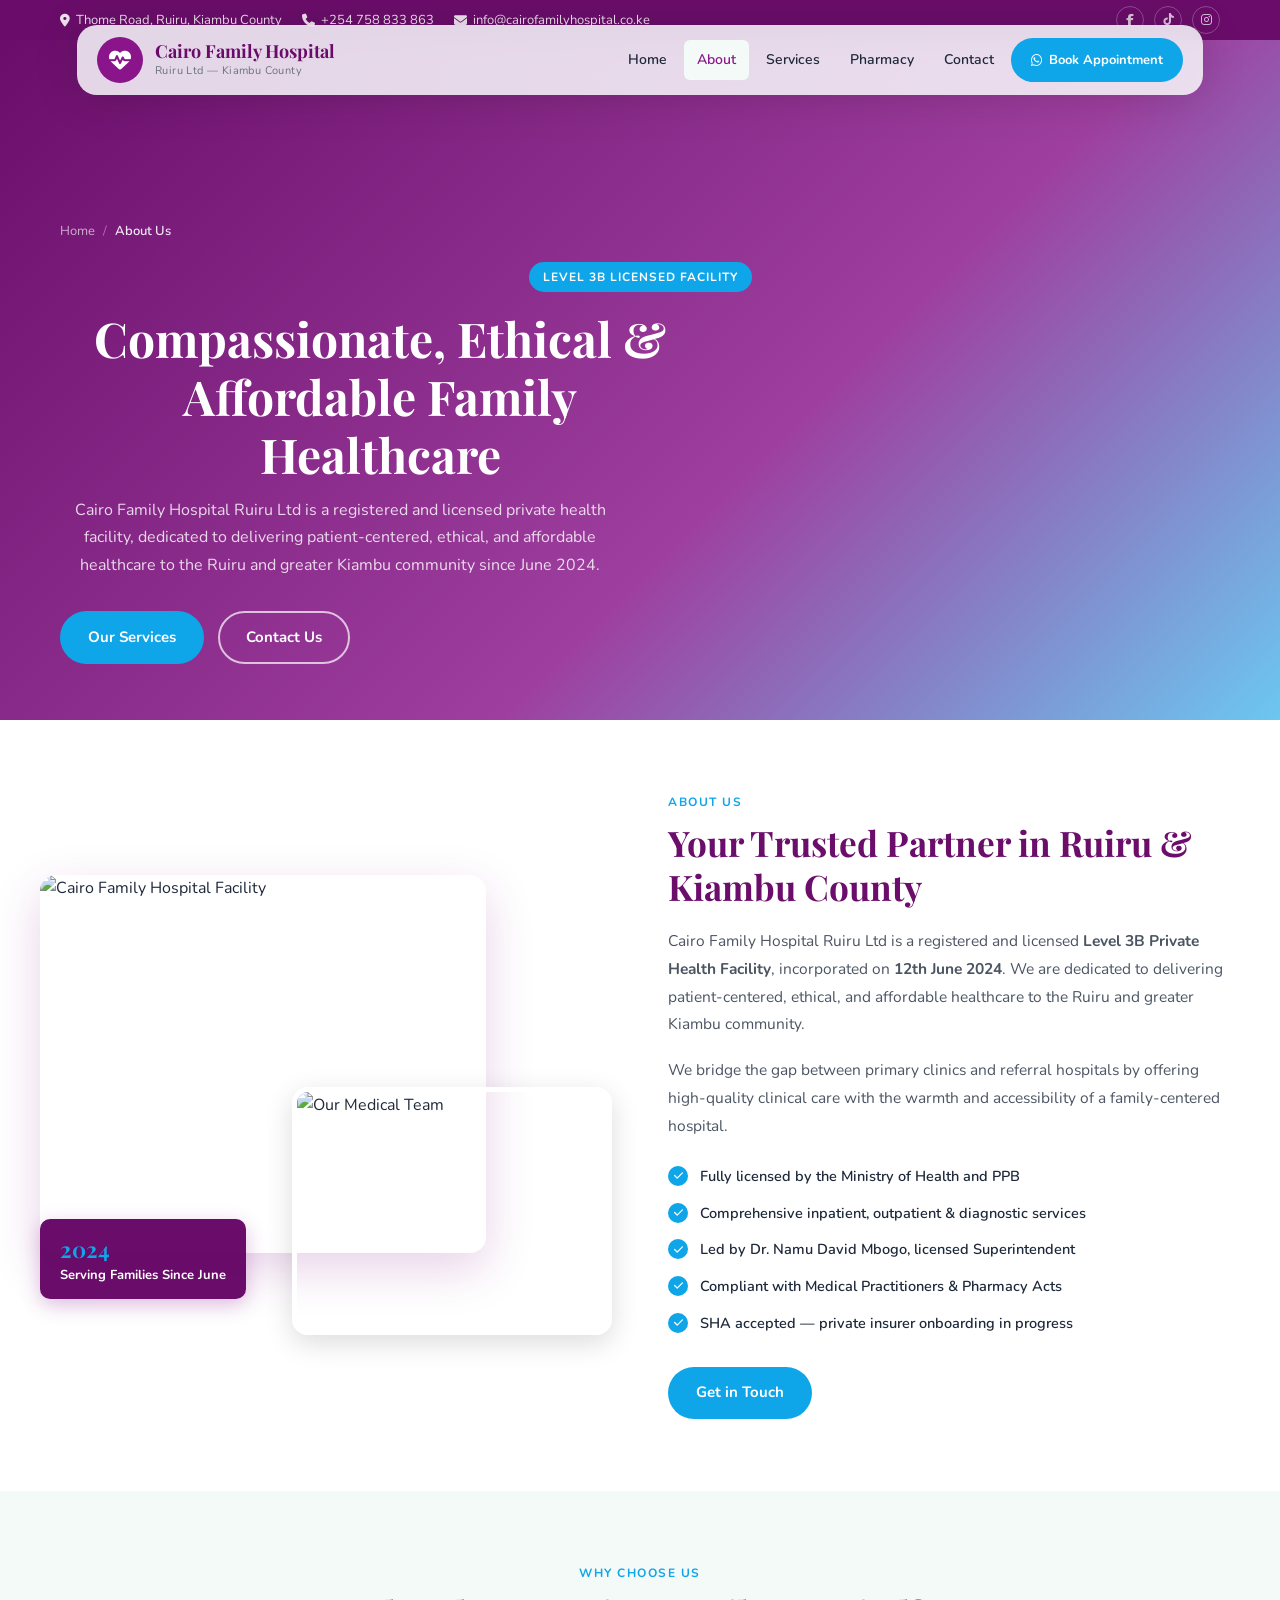
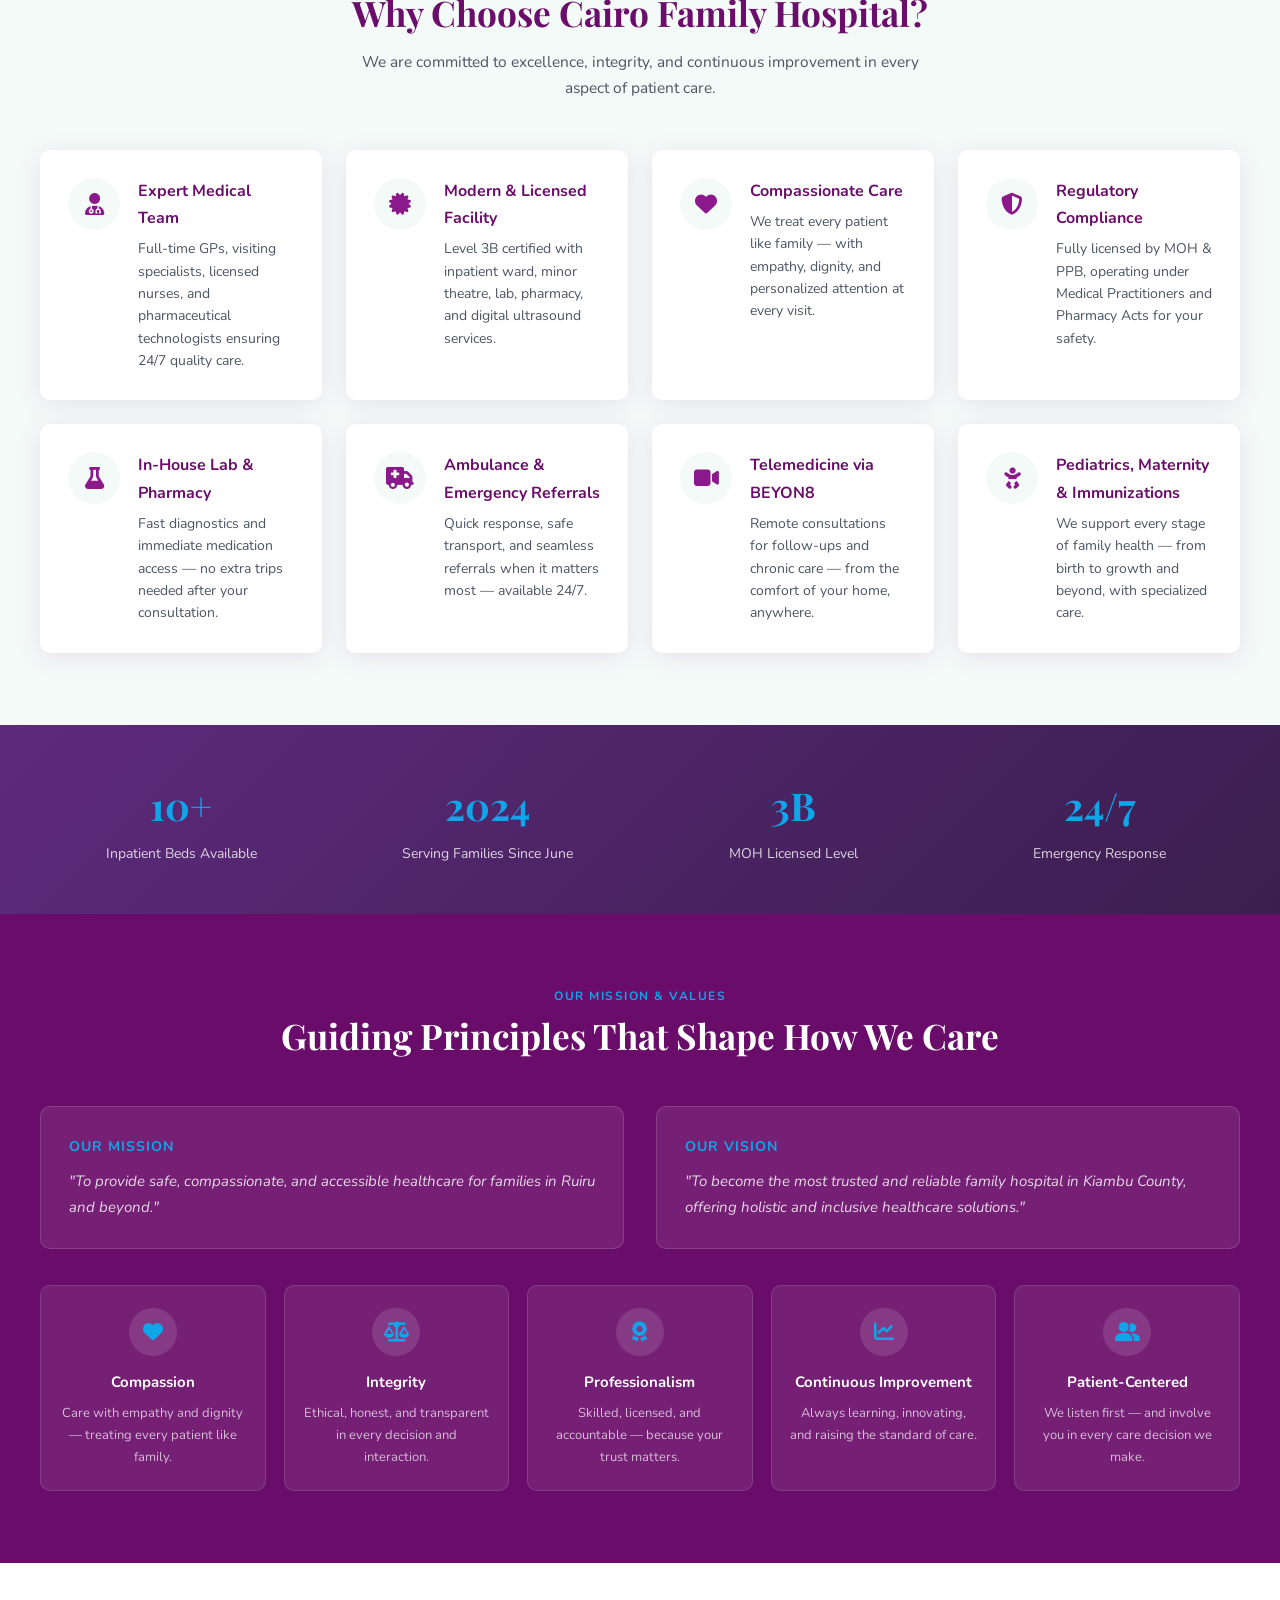
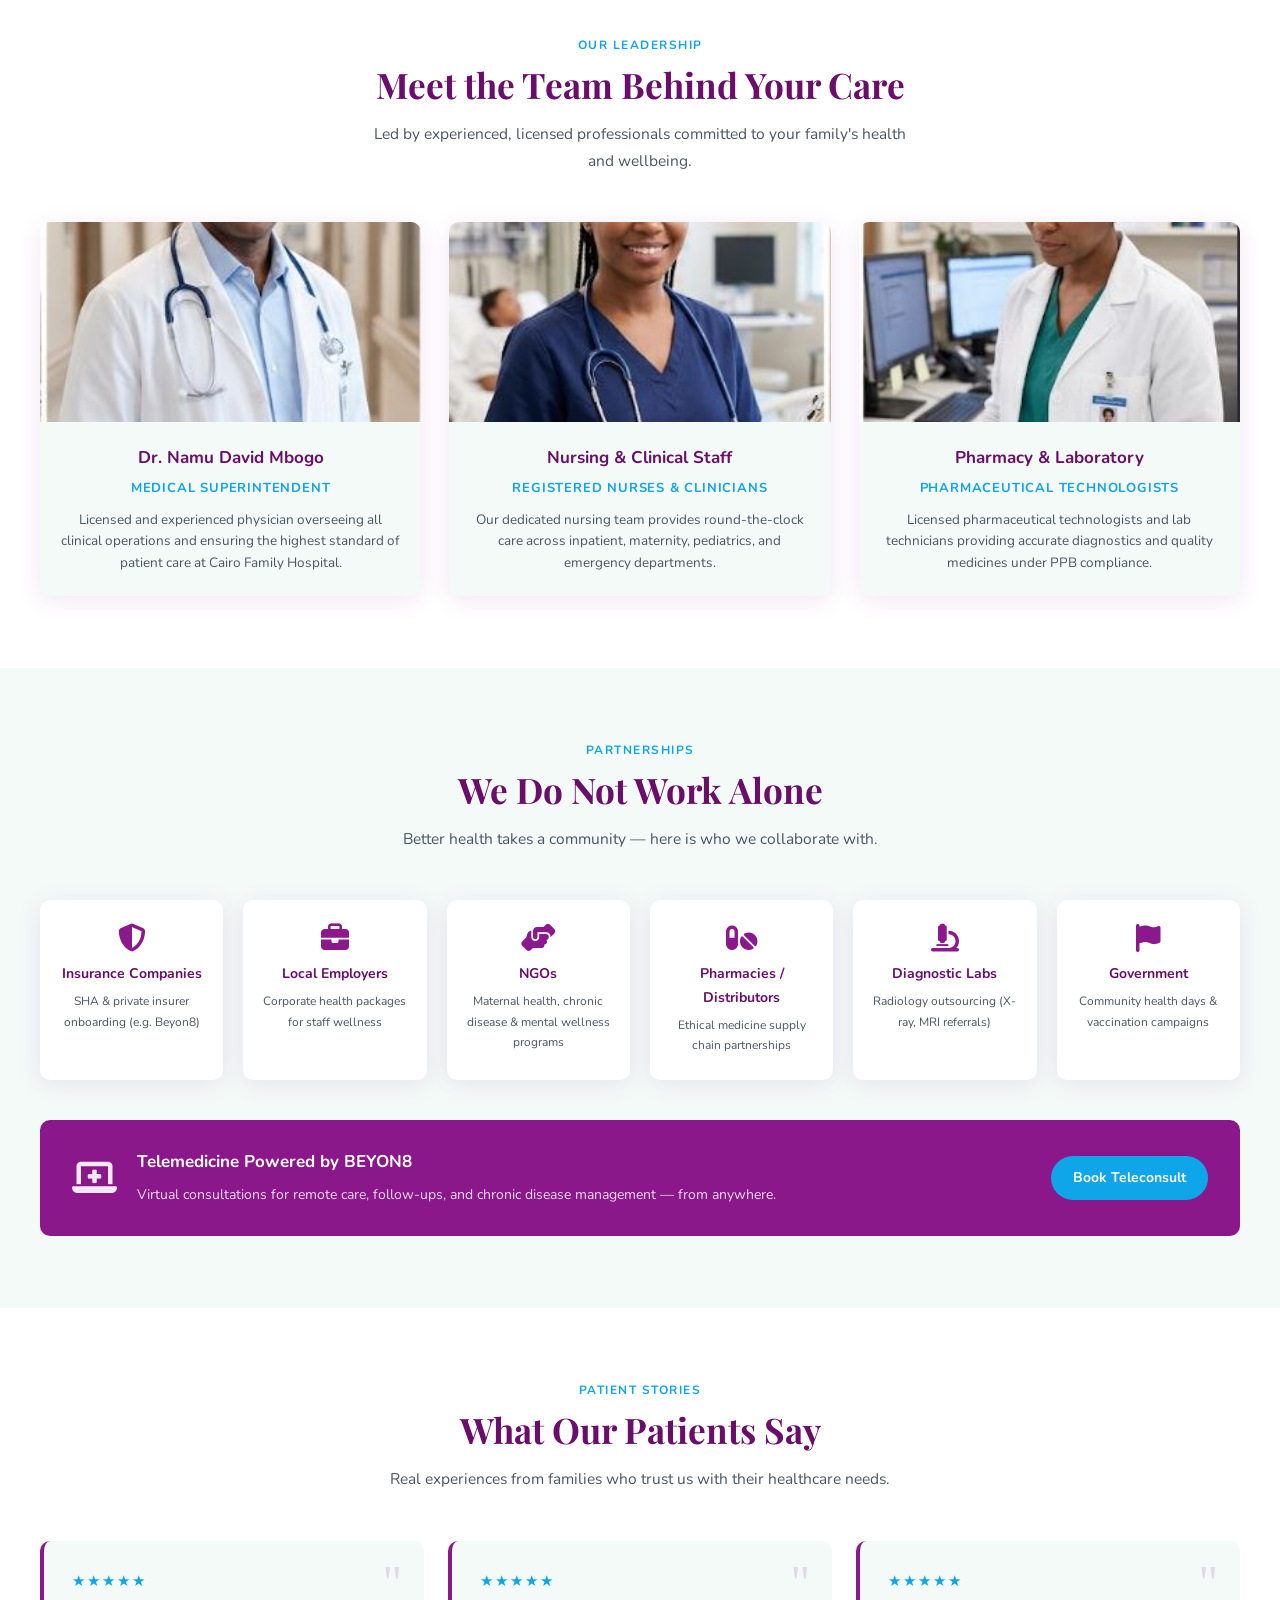
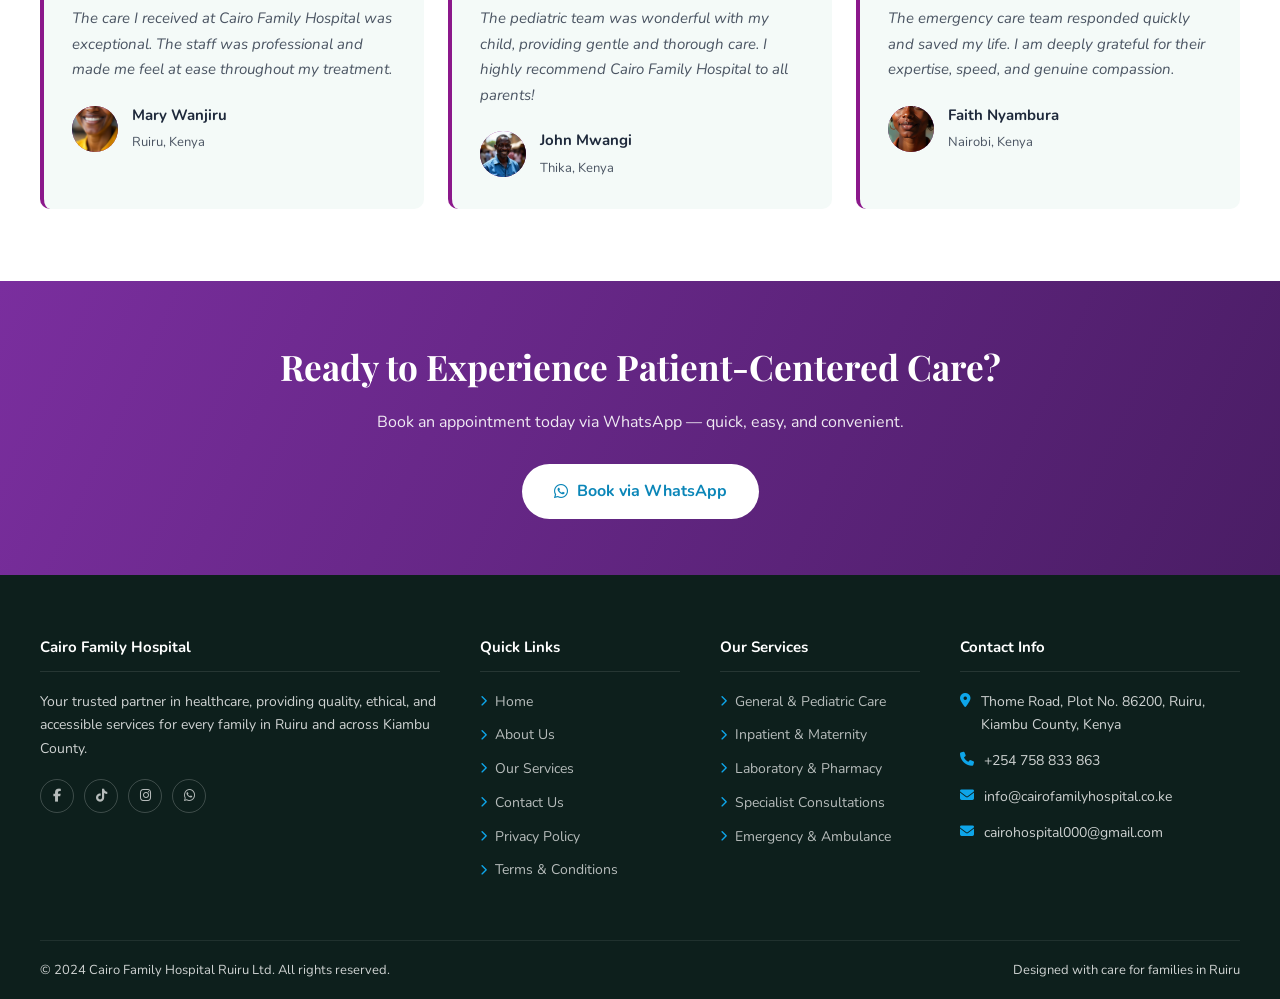
==== about.html @ b047e155 "Frontend style" ====
<!DOCTYPE html>
<html lang="en">

<head>
    <meta charset="UTF-8">
    <meta name="viewport" content="width=device-width, initial-scale=1.0">
    <meta name="description"
        content="Learn about Cairo Family Hospital Ruiru Ltd — our mission, values, services, and commitment to providing ethical, affordable, and compassionate healthcare in Ruiru, Kiambu County.">
    <meta name="keywords"
        content="Cairo Family Hospital, healthcare, family clinic, Ruiru, Kenya, about, mission, vision, Level 3B hospital, Kiambu County">
    <title>Cairo Family Hospital - About Us</title>
    <link
        href="https://fonts.googleapis.com/css2?family=Nunito:wght@400;600;700;800&family=Playfair+Display:wght@600;700&display=swap"
        rel="stylesheet">
    <link rel="stylesheet" href="https://cdnjs.cloudflare.com/ajax/libs/font-awesome/6.5.0/css/all.min.css">
    <link rel="stylesheet" href="style.css">
</head>

<body>

    <!-- TOP BAR -->
    <div class="topbar">
        <div class="wrap">
            <div class="topbar-left">
                <a href="#"><i class="fas fa-map-marker-alt"></i> Thome Road, Ruiru, Kiambu County</a>
                <a href="tel:+254758833863"><i class="fas fa-phone"></i> +254 758 833 863</a>
                <a href="mailto:info@cairofamilyhospital.co.ke"><i class="fas fa-envelope"></i>
                    info@cairofamilyhospital.co.ke</a>
            </div>
            <div class="topbar-right">
                <a href="https://www.facebook.com/profile.php?id=100094585454733" target="_blank"
                    aria-label="Facebook"><i class="fab fa-facebook-f"></i></a>
                <a href="https://www.tiktok.com/@cairo.family.hosp" target="_blank" aria-label="TikTok"><i
                        class="fab fa-tiktok"></i></a>
                <a href="https://www.instagram.com/cairo_family_hospital" target="_blank" aria-label="Instagram"><i
                        class="fab fa-instagram"></i></a>
            </div>
        </div>
    </div>

    <!-- NAVBAR -->
    <nav>
        <div class="nav-inner">
            <a href="index.html" class="logo">
                <div class="logo-icon"><i class="fas fa-heartbeat"></i></div>
                <div class="logo-text">
                    <strong>Cairo Family Hospital</strong>
                    <span>Ruiru Ltd — Kiambu County</span>
                </div>
            </a>
            <button class="hamburger" onclick="toggleNav()" aria-label="Menu">
                <span></span><span></span><span></span>
            </button>
            <div class="nav-links" id="navLinks">
                <a href="index.html">Home</a>
                <a href="about.html" class="active">About</a>
                <a href="services.html">Services</a>
                <a href="pharmacy.html">Pharmacy</a>
                <a href="contact.html">Contact</a>
                <a href="https://wa.me/254758833863?text=Hello%20Cairo%20Family%20Hospital,%20I%20would%20like%20to%20book%20an%20appointment."
                    target="_blank" class="btn-appt"><i class="fab fa-whatsapp"></i> Book Appointment</a>
            </div>
        </div>
    </nav>

    <!-- PAGE HERO -->
    <div class="page-hero">
        <div class="page-hero-inner">
            <div class="breadcrumb">
                <a href="index.html">Home</a>
                <span>/</span>
                <strong>About Us</strong>
            </div>
            <div class="slide-tag">Level 3B Licensed Facility</div>
            <h1>Compassionate, Ethical &amp; Affordable Family Healthcare</h1>
            <p>Cairo Family Hospital Ruiru Ltd is a registered and licensed private health facility, dedicated to
                delivering patient-centered, ethical, and affordable healthcare to the Ruiru and greater Kiambu
                community since June 2024.</p>
            <div class="page-hero-btns">
                <a href="services.html" class="btn-primary">Our Services</a>
                <a href="contact.html" class="btn-outline-white">Contact Us</a>
            </div>
        </div>
    </div>

    <!-- ABOUT INTRO -->
    <section class="about-intro">
        <div class="wrap">
            <div class="about-intro-grid">
                <div class="about-images">
                    <img class="about-img-main"
                        src="https://images.unsplash.com/photo-1519494026892-80bbd2d6fd0d?w=900&q=80"
                        alt="Cairo Family Hospital Facility">
                    <img class="about-img-secondary"
                        src="https://images.unsplash.com/photo-1551601651-2a8555f1a136?w=600&q=80"
                        alt="Our Medical Team">
                    <div class="about-badge">
                        <span>2024</span>
                        Serving Families Since June
                    </div>
                </div>
                <div class="about-text">
                    <div class="section-tag">About Us</div>
                    <h2 class="section-title">Your Trusted Partner in Ruiru &amp; Kiambu County</h2>
                    <p>Cairo Family Hospital Ruiru Ltd is a registered and licensed <strong>Level 3B Private Health
                            Facility</strong>, incorporated on <strong>12th June 2024</strong>. We are dedicated to
                        delivering patient-centered, ethical, and affordable healthcare to the Ruiru and greater Kiambu
                        community.</p>
                    <p>We bridge the gap between primary clinics and referral hospitals by offering high-quality
                        clinical care with the warmth and accessibility of a family-centered hospital.</p>
                    <ul class="about-checklist">
                        <li>Fully licensed by the Ministry of Health and PPB</li>
                        <li>Comprehensive inpatient, outpatient &amp; diagnostic services</li>
                        <li>Led by Dr. Namu David Mbogo, licensed Superintendent</li>
                        <li>Compliant with Medical Practitioners &amp; Pharmacy Acts</li>
                        <li>SHA accepted — private insurer onboarding in progress</li>
                    </ul>
                    <a href="contact.html" class="btn-primary">Get in Touch</a>
                </div>
            </div>
        </div>
    </section>

    <!-- WHY CHOOSE US -->
    <section class="why">
        <div class="wrap">
            <div class="section-header center">
                <div class="section-tag">Why Choose Us</div>
                <h2 class="section-title">Why Choose Cairo Family Hospital?</h2>
                <p class="section-sub">We are committed to excellence, integrity, and continuous improvement in every
                    aspect of patient care.</p>
            </div>
            <div class="why-grid">
                <div class="why-card">
                    <div class="why-icon"><i class="fas fa-user-md"></i></div>
                    <div>
                        <h4>Expert Medical Team</h4>
                        <p>Full-time GPs, visiting specialists, licensed nurses, and pharmaceutical technologists
                            ensuring 24/7 quality care.</p>
                    </div>
                </div>
                <div class="why-card">
                    <div class="why-icon"><i class="fas fa-certificate"></i></div>
                    <div>
                        <h4>Modern &amp; Licensed Facility</h4>
                        <p>Level 3B certified with inpatient ward, minor theatre, lab, pharmacy, and digital ultrasound
                            services.</p>
                    </div>
                </div>
                <div class="why-card">
                    <div class="why-icon"><i class="fas fa-heart"></i></div>
                    <div>
                        <h4>Compassionate Care</h4>
                        <p>We treat every patient like family — with empathy, dignity, and personalized attention at
                            every visit.</p>
                    </div>
                </div>
                <div class="why-card">
                    <div class="why-icon"><i class="fas fa-shield-alt"></i></div>
                    <div>
                        <h4>Regulatory Compliance</h4>
                        <p>Fully licensed by MOH &amp; PPB, operating under Medical Practitioners and Pharmacy Acts for
                            your safety.</p>
                    </div>
                </div>
                <div class="why-card">
                    <div class="why-icon"><i class="fas fa-flask"></i></div>
                    <div>
                        <h4>In-House Lab &amp; Pharmacy</h4>
                        <p>Fast diagnostics and immediate medication access — no extra trips needed after your
                            consultation.</p>
                    </div>
                </div>
                <div class="why-card">
                    <div class="why-icon"><i class="fas fa-ambulance"></i></div>
                    <div>
                        <h4>Ambulance &amp; Emergency Referrals</h4>
                        <p>Quick response, safe transport, and seamless referrals when it matters most — available 24/7.
                        </p>
                    </div>
                </div>
                <div class="why-card">
                    <div class="why-icon"><i class="fas fa-video"></i></div>
                    <div>
                        <h4>Telemedicine via BEYON8</h4>
                        <p>Remote consultations for follow-ups and chronic care — from the comfort of your home,
                            anywhere.</p>
                    </div>
                </div>
                <div class="why-card">
                    <div class="why-icon"><i class="fas fa-baby"></i></div>
                    <div>
                        <h4>Pediatrics, Maternity &amp; Immunizations</h4>
                        <p>We support every stage of family health — from birth to growth and beyond, with specialized
                            care.</p>
                    </div>
                </div>
            </div>
        </div>
    </section>

    <!-- STATS -->
    <div class="stats">
        <div class="stats-grid">
            <div class="stat-item">
                <h3>10+</h3>
                <p>Inpatient Beds Available</p>
            </div>
            <div class="stat-item">
                <h3>2024</h3>
                <p>Serving Families Since June</p>
            </div>
            <div class="stat-item">
                <h3>3B</h3>
                <p>MOH Licensed Level</p>
            </div>
            <div class="stat-item">
                <h3>24/7</h3>
                <p>Emergency Response</p>
            </div>
        </div>
    </div>

    <!-- MISSION & VALUES -->
    <section class="mission">
        <div class="wrap">
            <div class="section-header center">
                <div class="section-tag" style="color:var(--accent);">Our Mission &amp; Values</div>
                <h2 class="section-title">Guiding Principles That Shape How We Care</h2>
            </div>
            <div class="mission-grid">
                <div class="mission-box">
                    <h4>Our Mission</h4>
                    <p>"To provide safe, compassionate, and accessible healthcare for families in Ruiru and beyond."</p>
                </div>
                <div class="mission-box">
                    <h4>Our Vision</h4>
                    <p>"To become the most trusted and reliable family hospital in Kiambu County, offering holistic and
                        inclusive healthcare solutions."</p>
                </div>
            </div>
            <div class="values-grid">
                <div class="val-card">
                    <div class="val-icon"><i class="fas fa-heart"></i></div>
                    <h5>Compassion</h5>
                    <p>Care with empathy and dignity — treating every patient like family.</p>
                </div>
                <div class="val-card">
                    <div class="val-icon"><i class="fas fa-balance-scale"></i></div>
                    <h5>Integrity</h5>
                    <p>Ethical, honest, and transparent in every decision and interaction.</p>
                </div>
                <div class="val-card">
                    <div class="val-icon"><i class="fas fa-award"></i></div>
                    <h5>Professionalism</h5>
                    <p>Skilled, licensed, and accountable — because your trust matters.</p>
                </div>
                <div class="val-card">
                    <div class="val-icon"><i class="fas fa-chart-line"></i></div>
                    <h5>Continuous Improvement</h5>
                    <p>Always learning, innovating, and raising the standard of care.</p>
                </div>
                <div class="val-card">
                    <div class="val-icon"><i class="fas fa-user-friends"></i></div>
                    <h5>Patient-Centered</h5>
                    <p>We listen first — and involve you in every care decision we make.</p>
                </div>
            </div>
        </div>
    </section>

    <!-- LEADERSHIP -->
    <section class="team">
        <div class="wrap">
            <div class="section-header center">
                <div class="section-tag">Our Leadership</div>
                <h2 class="section-title">Meet the Team Behind Your Care</h2>
                <p class="section-sub">Led by experienced, licensed professionals committed to your family's health and
                    wellbeing.</p>
            </div>
            <div class="team-grid">
                <div class="team-card">
                    <div class="team-photo">
                        <img src="assets/doctor.JPG" alt="Dr. Namu David Mbogo">
                    </div>
                    <div class="team-info">
                        <h4>Dr. Namu David Mbogo</h4>
                        <div class="role">Medical Superintendent</div>
                        <p>Licensed and experienced physician overseeing all clinical operations and ensuring the
                            highest standard of patient care at Cairo Family Hospital.</p>
                    </div>
                </div>
                <div class="team-card">
                    <div class="team-photo">
                        <img src="assets/nurse.JPG" alt="Nursing and clinical team">
                    </div>
                    <div class="team-info">
                        <h4>Nursing &amp; Clinical Staff</h4>
                        <div class="role">Registered Nurses &amp; Clinicians</div>
                        <p>Our dedicated nursing team provides round-the-clock care across inpatient, maternity,
                            pediatrics, and emergency departments.</p>
                    </div>
                </div>
                <div class="team-card">
                    <div class="team-photo">
                        <img src="assets/phar.JPG" alt="Pharmacy and laboratory team">
                    </div>
                    <div class="team-info">
                        <h4>Pharmacy &amp; Laboratory</h4>
                        <div class="role">Pharmaceutical Technologists</div>
                        <p>Licensed pharmaceutical technologists and lab technicians providing accurate diagnostics and
                            quality medicines under PPB compliance.</p>
                    </div>
                </div>
            </div>
        </div>
    </section>

    <!-- PARTNERSHIPS -->
    <section class="partners">
        <div class="wrap">
            <div class="section-header center">
                <div class="section-tag">Partnerships</div>
                <h2 class="section-title">We Do Not Work Alone</h2>
                <p class="section-sub">Better health takes a community — here is who we collaborate with.</p>
            </div>
            <div class="partners-grid">
                <div class="partner-card">
                    <i class="fas fa-shield-alt"></i>
                    <h5>Insurance Companies</h5>
                    <p>SHA &amp; private insurer onboarding (e.g. Beyon8)</p>
                </div>
                <div class="partner-card">
                    <i class="fas fa-briefcase"></i>
                    <h5>Local Employers</h5>
                    <p>Corporate health packages for staff wellness</p>
                </div>
                <div class="partner-card">
                    <i class="fas fa-hands-helping"></i>
                    <h5>NGOs</h5>
                    <p>Maternal health, chronic disease &amp; mental wellness programs</p>
                </div>
                <div class="partner-card">
                    <i class="fas fa-pills"></i>
                    <h5>Pharmacies / Distributors</h5>
                    <p>Ethical medicine supply chain partnerships</p>
                </div>
                <div class="partner-card">
                    <i class="fas fa-microscope"></i>
                    <h5>Diagnostic Labs</h5>
                    <p>Radiology outsourcing (X-ray, MRI referrals)</p>
                </div>
                <div class="partner-card">
                    <i class="fas fa-flag"></i>
                    <h5>Government</h5>
                    <p>Community health days &amp; vaccination campaigns</p>
                </div>
            </div>
            <div class="tele-banner">
                <i class="fas fa-laptop-medical"></i>
                <div>
                    <strong>Telemedicine Powered by BEYON8</strong>
                    <span>Virtual consultations for remote care, follow-ups, and chronic disease management — from
                        anywhere.</span>
                </div>
                <a href="https://wa.me/254758833863?text=I'd%20like%20a%20telemedicine%20consultation"
                    target="_blank">Book Teleconsult</a>
            </div>
        </div>
    </section>

    <!-- TESTIMONIALS -->
    <section class="testimonials">
        <div class="wrap">
            <div class="section-header center">
                <div class="section-tag">Patient Stories</div>
                <h2 class="section-title">What Our Patients Say</h2>
                <p class="section-sub">Real experiences from families who trust us with their healthcare needs.</p>
            </div>
            <div class="testi-grid">
                <div class="testi-card">
                    <div class="quote-icon">"</div>
                    <div class="stars">★★★★★</div>
                    <p>The care I received at Cairo Family Hospital was exceptional. The staff was professional and made
                        me feel at ease throughout my treatment.</p>
                    <div class="testi-author">
                        <div class="testi-avatar"><img src="assets/testimonial user.png" alt="Mary Wanjiru">MW</div>
                        <div>
                            <strong>Mary Wanjiru</strong>
                            <span>Ruiru, Kenya</span>
                        </div>
                    </div>
                </div>
                <div class="testi-card">
                    <div class="quote-icon">"</div>
                    <div class="stars">★★★★★</div>
                    <p>The pediatric team was wonderful with my child, providing gentle and thorough care. I highly
                        recommend Cairo Family Hospital to all parents!</p>
                    <div class="testi-author">
                        <div class="testi-avatar"><img src="assets/index testimonial.png" alt="John Mwangi">JM</div>
                        <div>
                            <strong>John Mwangi</strong>
                            <span>Thika, Kenya</span>
                        </div>
                    </div>
                </div>
                <div class="testi-card">
                    <div class="quote-icon">"</div>
                    <div class="stars">★★★★★</div>
                    <p>The emergency care team responded quickly and saved my life. I am deeply grateful for their
                        expertise, speed, and genuine compassion.</p>
                    <div class="testi-author">
                        <div class="testi-avatar"><img src="assets/testimonial 1.png" alt="Faith Nyambura">FN</div>
                        <div>
                            <strong>Faith Nyambura</strong>
                            <span>Nairobi, Kenya</span>
                        </div>
                    </div>
                </div>
            </div>
        </div>
    </section>

    <!-- CTA -->
    <div class="cta">
        <div class="wrap" style="text-align:center;">
            <h2>Ready to Experience Patient-Centered Care?</h2>
            <p>Book an appointment today via WhatsApp — quick, easy, and convenient.</p>
            <a href="https://wa.me/254758833863?text=Hello%20Cairo%20Family%20Hospital,%20I%20would%20like%20to%20book%20an%20appointment."
                target="_blank">
                <i class="fab fa-whatsapp"></i> Book via WhatsApp
            </a>
        </div>
    </div>

    <!-- FOOTER -->
    <footer>
        <div class="footer-grid">
            <div class="footer-about">
                <h4>Cairo Family Hospital</h4>
                <p>Your trusted partner in healthcare, providing quality, ethical, and accessible services for every
                    family in Ruiru and across Kiambu County.</p>
                <div class="footer-socials">
                    <a href="https://www.facebook.com/profile.php?id=100094585454733" target="_blank"
                        aria-label="Facebook"><i class="fab fa-facebook-f"></i></a>
                    <a href="https://www.tiktok.com/@cairo.family.hosp" target="_blank" aria-label="TikTok"><i
                            class="fab fa-tiktok"></i></a>
                    <a href="https://www.instagram.com/cairo_family_hospital" target="_blank" aria-label="Instagram"><i
                            class="fab fa-instagram"></i></a>
                    <a href="https://wa.me/254758833863" target="_blank" aria-label="WhatsApp"><i
                            class="fab fa-whatsapp"></i></a>
                </div>
            </div>
            <div class="footer-links">
                <h4>Quick Links</h4>
                <ul>
                    <li><a href="index.html"><i class="fas fa-chevron-right"></i> Home</a></li>
                    <li><a href="about.html"><i class="fas fa-chevron-right"></i> About Us</a></li>
                    <li><a href="services.html"><i class="fas fa-chevron-right"></i> Our Services</a></li>
                    <li><a href="contact.html"><i class="fas fa-chevron-right"></i> Contact Us</a></li>
                    <li><a href="#"><i class="fas fa-chevron-right"></i> Privacy Policy</a></li>
                    <li><a href="#"><i class="fas fa-chevron-right"></i> Terms &amp; Conditions</a></li>
                </ul>
            </div>
            <div class="footer-links">
                <h4>Our Services</h4>
                <ul>
                    <li><a href="services.html"><i class="fas fa-chevron-right"></i> General &amp; Pediatric Care</a>
                    </li>
                    <li><a href="services.html"><i class="fas fa-chevron-right"></i> Inpatient &amp; Maternity</a></li>
                    <li><a href="services.html"><i class="fas fa-chevron-right"></i> Laboratory &amp; Pharmacy</a></li>
                    <li><a href="services.html"><i class="fas fa-chevron-right"></i> Specialist Consultations</a></li>
                    <li><a href="services.html"><i class="fas fa-chevron-right"></i> Emergency &amp; Ambulance</a></li>
                </ul>
            </div>
            <div class="footer-contact">
                <h4>Contact Info</h4>
                <p><i class="fas fa-map-marker-alt"></i> Thome Road, Plot No. 86200, Ruiru, Kiambu County, Kenya</p>
                <p><i class="fas fa-phone"></i> <a href="tel:+254758833863" style="color:inherit;">+254 758 833 863</a>
                </p>
                <p><i class="fas fa-envelope"></i> <a href="mailto:info@cairofamilyhospital.co.ke"
                        style="color:inherit;">info@cairofamilyhospital.co.ke</a></p>
                <p><i class="fas fa-envelope"></i> <a href="mailto:cairohospital000@gmail.com"
                        style="color:inherit;">cairohospital000@gmail.com</a></p>
            </div>
        </div>
        <div class="footer-bottom">
            <span>© 2024 Cairo Family Hospital Ruiru Ltd. All rights reserved.</span>
            <span>Designed with care for families in Ruiru</span>
        </div>
    </footer>

    <button class="back-top" id="backTop" onclick="window.scrollTo({top:0,behavior:'smooth'})" aria-label="Back to top">
        <i class="fas fa-chevron-up"></i>
    </button>

    <script src="script.js"></script>
</body>

</html>
---- style.css ----
*,
*::before,
*::after {
    box-sizing: border-box;
    margin: 0;
    padding: 0;
}

:root {
    --primary: rgba(128, 0, 128, 0.9);
    --primary-dark: rgba(99, 0, 99, 0.95);
    --primary-light: rgba(153, 0, 153, 0.9);
    --secondary: #1E293B;
    --action: #0EA5E9;
    --action-dark: #0B86B8;
    --bg: #F8FAFC;
    --white: #ffffff;
    --light: #F4FAF8;
    --gray: #6B7280;
    --gray-light: #F3F4F6;
    --text: var(--secondary);
    --text-muted: #4B5563;
    --border: #E2E8F0;
    --radius: 10px;
    --shadow: 0 4px 24px rgba(128, 0, 128, 0.10);
    --accent: var(--action);
    --accent-dark: var(--action-dark);
    --nav-bg: var(--bg);
    --gradient-purple: linear-gradient(125deg, #6b21b5 0%, #3b0764 60%, #1e1a4a 100%);
    --gradient-hero-overlay: linear-gradient(105deg, rgba(85, 0, 110, 0.92) 0%, rgba(128, 0, 128, 0.65) 45%, rgba(128, 0, 128, 0.2) 100%);
    --gradient-stats: linear-gradient(135deg, #5e2a7c 0%, #3b1e4f 100%);
    --gradient-cta: linear-gradient(115deg, #7a2e9e 0%, #4a1d65 100%);
    --gradient-finder: linear-gradient(95deg, #3c1b4f 0%, #2a1238 100%);
}

html {
    scroll-behavior: smooth;
}

body {
    font-family: 'Nunito', sans-serif;
    color: var(--text);
    background: var(--bg);
    line-height: 1.7;
    overflow-x: hidden;
}

a {
    text-decoration: none;
    color: inherit;
}

img {
    max-width: 100%;
    display: block;
}

/* Focus styles for accessibility */
a:focus-visible,
button:focus-visible,
.chip:focus-visible {
    outline: 3px solid var(--accent);
    outline-offset: 2px;
    border-radius: 4px;
}

/* ── TOP BAR ── */
.topbar {
    background: var(--primary-dark);
    color: rgba(255, 255, 255, 0.88);
    font-size: 13px;
    padding: 6px 0;
}

.topbar .wrap {
    max-width: 1200px;
    margin: 0 auto;
    padding: 0 20px;
    display: flex;
    justify-content: space-between;
    align-items: center;
    gap: 12px;
    flex-wrap: wrap;
}

.topbar-left {
    display: flex;
    gap: 20px;
    flex-wrap: wrap;
}

.topbar-left a {
    display: flex;
    align-items: center;
    gap: 6px;
    color: rgba(255, 255, 255, 0.88);
    transition: color .2s;
}

.topbar-left a:hover {
    color: var(--accent);
}

.topbar-right {
    display: flex;
    gap: 10px;
}

.topbar-right a {
    color: rgba(255, 255, 255, 0.75);
    width: 28px;
    height: 28px;
    border: 1px solid rgba(255, 255, 255, 0.25);
    border-radius: 50%;
    display: flex;
    align-items: center;
    justify-content: center;
    font-size: 12px;
    transition: all .2s;
}

.topbar-right a:hover {
    background: var(--accent);
    border-color: var(--accent);
    color: #fff;
}

/* ── NAVBAR ── */
nav {
    box-sizing: border-box;
    display: block;
    position: fixed;
    top: 0;
    left: 0;
    right: 0;
    z-index: 9999;
    margin: 25px auto 0;
    max-width: 88%;
    width: auto;
    overflow-x: visible;
    overflow-y: visible;
    padding: 12px 0;
    background-color: rgba(248, 250, 252, 0.85);
    box-shadow: rgba(0, 0, 0, 0.15) 0px 3px 45px 0px;
    backdrop-filter: blur(12px);
    border-radius: 20px;
    font-family: 'Nunito', sans-serif;
    font-size: 14px;
    line-height: 24px;
    color: var(--secondary);
    transition: transform 0.3s, background-color 0.3s, opacity 0.3s, box-shadow 0.3s, border-color 0.3s, margin 0.3s, backdrop-filter 0.3s;
    -webkit-font-smoothing: antialiased;
}

.nav-inner {
    max-width: 1200px;
    margin: 0 auto;
    padding: 0 20px;
    display: flex;
    align-items: center;
    justify-content: space-between;
    gap: 20px;
    height: auto;
}

.logo {
    display: flex;
    align-items: center;
    gap: 12px;
    flex-shrink: 0;
}

.logo-icon {
    width: 46px;
    height: 46px;
    background: var(--primary);
    border-radius: 50%;
    display: flex;
    align-items: center;
    justify-content: center;
    color: #fff;
    font-size: 22px;
}

.logo-text {
    line-height: 1.2;
}

.logo-text strong {
    display: block;
    font-family: 'Playfair Display', serif;
    font-size: 18px;
    color: var(--primary-dark);
}

.logo-text span {
    font-size: 11px;
    color: var(--gray);
    letter-spacing: .4px;
}

.nav-links {
    display: flex;
    align-items: center;
    gap: 4px;
    flex-wrap: wrap;
}

.nav-links a {
    padding: 8px 13px;
    font-size: 14px;
    font-weight: 600;
    color: var(--text);
    border-radius: 6px;
    transition: all .2s;
}

.nav-links a:hover,
.nav-links a.active {
    background: var(--light);
    color: var(--primary);
}

.btn-appt {
    background: var(--accent);
    color: #fff !important;
    padding: 10px 20px !important;
    border-radius: 30px !important;
    font-weight: 700 !important;
    font-size: 13px !important;
    white-space: nowrap;
    transition: background .2s, transform .15s !important;
    display: flex;
    align-items: center;
    gap: 7px;
}

.btn-appt:hover {
    background: var(--accent-dark) !important;
    transform: translateY(-1px);
}

.hamburger {
    display: none;
    background: transparent;
    border: none;
    padding: 0;
    width: 32px;
    height: 32px;
    cursor: pointer;
    flex-direction: column;
    justify-content: center;
    gap: 6px;
}

.hamburger span {
    display: block;
    width: 100%;
    height: 2px;
    background: var(--primary);
    border-radius: 1px;
    transition: transform .25s ease, opacity .25s ease;
}

/* ── HERO SLIDER (Homepage) ── */
.hero {
    position: relative;
    overflow: hidden;
    height: 90vh;
    min-height: 560px;
    max-height: 750px;
}

.hero-background {
    position: absolute;
    inset: 0;
    background-size: cover;
    background-position: center;
    background-repeat: no-repeat;
    z-index: 0;
}

.hero-background::after {
    content: '';
    position: absolute;
    inset: 0;
    background: var(--gradient-hero-overlay);
}

.slides {
    display: flex;
    height: 100%;
    transition: transform .7s cubic-bezier(.65, 0, .35, 1);
    position: relative;
    z-index: 2;
}

.slide {
    min-width: 100%;
    height: 100%;
    position: relative;
    display: flex;
    align-items: center;
}

.slide-content {
    position: relative;
    z-index: 2;
    max-width: 1200px;
    margin: 0 auto;
    padding: 0 40px;
    max-width: 600px;
}

.slide-tag {
    display: inline-block;
    background: var(--accent);
    color: #fff;
    font-size: 12px;
    font-weight: 700;
    letter-spacing: 1px;
    text-transform: uppercase;
    padding: 5px 14px;
    border-radius: 30px;
    margin-bottom: 18px;
}

.slide-content h1 {
    font-family: 'Playfair Display', serif;
    font-size: clamp(2rem, 4vw, 3.2rem);
    color: #fff;
    line-height: 1.2;
    margin-bottom: 16px;
}

.slide-content p {
    color: rgba(255, 255, 255, 0.88);
    font-size: 16px;
    margin-bottom: 28px;
}

.slide-btns {
    display: flex;
    gap: 14px;
    flex-wrap: wrap;
}

.btn-primary {
    background: var(--accent);
    color: #fff;
    padding: 13px 28px;
    border-radius: 30px;
    font-weight: 700;
    font-size: 15px;
    display: inline-flex;
    align-items: center;
    gap: 8px;
    transition: all 0.25s cubic-bezier(0.2, 0.9, 0.4, 1.1);
}

.btn-primary:hover {
    background: var(--accent-dark);
    transform: translateY(-3px);
    box-shadow: 0 8px 20px rgba(128, 0, 128, 0.25);
}

.btn-outline {
    background: transparent;
    color: #fff;
    border: 2px solid rgba(255, 255, 255, 0.7);
    padding: 12px 26px;
    border-radius: 30px;
    font-weight: 700;
    font-size: 15px;
    display: inline-flex;
    align-items: center;
    gap: 8px;
    transition: all 0.25s cubic-bezier(0.2, 0.9, 0.4, 1.1);
}

.btn-outline:hover {
    background: rgba(255, 255, 255, 0.12);
    border-color: #fff;
    transform: translateY(-2px);
}

.btn-outline-white {
    background: transparent;
    color: #fff;
    border: 2px solid rgba(255, 255, 255, 0.7);
    padding: 12px 26px;
    border-radius: 30px;
    font-weight: 700;
    font-size: 15px;
    display: inline-flex;
    align-items: center;
    gap: 8px;
    transition: all .2s;
}

.btn-outline-white:hover {
    background: rgba(255, 255, 255, 0.12);
    border-color: #fff;
}

.hero-nav {
    position: absolute;
    bottom: 28px;
    left: 50%;
    transform: translateX(-50%);
    display: flex;
    gap: 10px;
    z-index: 10;
}

.hero-dot {
    width: 10px;
    height: 10px;
    border-radius: 50%;
    background: rgba(255, 255, 255, 0.45);
    border: none;
    cursor: pointer;
    transition: all .25s;
}

.hero-dot.active {
    background: var(--accent);
    width: 28px;
    border-radius: 8px;
}

.hero-arrow {
    position: absolute;
    top: 50%;
    transform: translateY(-50%);
    background: rgba(255, 255, 255, 0.18);
    border: 2px solid rgba(255, 255, 255, 0.4);
    color: #fff;
    width: 46px;
    height: 46px;
    border-radius: 50%;
    display: flex;
    align-items: center;
    justify-content: center;
    font-size: 18px;
    cursor: pointer;
    z-index: 10;
    transition: all .2s;
}

.hero-arrow:hover {
    background: var(--accent);
    border-color: var(--accent);
}

.hero-arrow.prev {
    left: 20px;
}

.hero-arrow.next {
    right: 20px;
}

/* ── QUICK FINDER ── */
.finder {
    background: var(--gradient-finder);
    padding: 26px 20px;
}

.finder-inner {
    max-width: 1200px;
    margin: 0 auto;
    display: flex;
    align-items: center;
    gap: 14px;
    flex-wrap: wrap;
}

.finder h3 {
    color: #fff;
    font-size: 17px;
    white-space: nowrap;
}

.finder-chips {
    display: flex;
    gap: 10px;
    flex-wrap: wrap;
    flex: 1;
}

.chip {
    background: rgba(255, 255, 255, 0.10);
    border: 1px solid rgba(255, 255, 255, 0.22);
    color: rgba(255, 255, 255, 0.85);
    padding: 8px 16px;
    border-radius: 30px;
    font-size: 13px;
    font-weight: 600;
    cursor: pointer;
    transition: all .2s;
    white-space: nowrap;
}

.chip:hover,
.chip.sel {
    background: var(--accent);
    border-color: var(--accent);
    color: #fff;
}

.finder-btn {
    background: var(--accent);
    color: #fff;
    border: none;
    padding: 11px 24px;
    border-radius: 30px;
    font-weight: 700;
    font-size: 14px;
    cursor: pointer;
    transition: all 0.25s cubic-bezier(0.2, 0.9, 0.4, 1.1);
    white-space: nowrap;
}

.finder-btn:hover {
    background: var(--accent-dark);
    transform: translateY(-2px);
}

/* ── SECTIONS COMMON ── */
section {
    padding: 72px 20px;
}

.wrap {
    max-width: 1200px;
    margin: 0 auto;
}

.section-tag {
    font-size: 12px;
    font-weight: 700;
    letter-spacing: 1.5px;
    text-transform: uppercase;
    color: var(--accent);
    margin-bottom: 8px;
}

.section-title {
    font-family: 'Playfair Display', serif;
    font-size: clamp(1.6rem, 3vw, 2.2rem);
    color: var(--primary-dark);
    line-height: 1.25;
    margin-bottom: 14px;
}

.section-sub {
    color: var(--text-muted);
    max-width: 560px;
    font-size: 15.5px;
}

.section-header {
    margin-bottom: 48px;
}

.section-header.center {
    text-align: center;
}

.section-header.center .section-sub {
    margin: 0 auto;
}

/* ── WHY CHOOSE / WHY CARDS (Shared) ── */
.why {
    background: var(--light);
}

.why-grid {
    display: grid;
    grid-template-columns: repeat(auto-fit, minmax(280px, 1fr));
    gap: 24px;
}

.why-card {
    background: #fff;
    border-radius: var(--radius);
    padding: 28px;
    display: flex;
    gap: 18px;
    align-items: flex-start;
    box-shadow: var(--shadow);
    transition: transform .25s, box-shadow .25s, background .25s;
}

.why-card:hover {
    transform: translateY(-4px);
    box-shadow: 0 12px 36px rgba(128, 0, 128, 0.15);
    background: linear-gradient(145deg, #ffffff, #faf5ff);
    border-left: 3px solid #9b4dff;
}

.why-icon {
    width: 52px;
    height: 52px;
    flex-shrink: 0;
    background: var(--light);
    border-radius: 50%;
    display: flex;
    align-items: center;
    justify-content: center;
    font-size: 22px;
    color: var(--primary);
}

.why-card h4 {
    font-size: 16px;
    font-weight: 700;
    color: var(--primary-dark);
    margin-bottom: 6px;
}

.why-card p {
    font-size: 14px;
    color: var(--text-muted);
    line-height: 1.6;
}

/* ── SERVICES GRID (Homepage) ── */
.services {
    background: #fff;
}

.services-grid {
    display: grid;
    grid-template-columns: repeat(auto-fit, minmax(190px, 1fr));
    gap: 22px;
}

.svc-card {
    background: #fff;
    border: 1.5px solid var(--border);
    border-radius: var(--radius);
    padding: 32px 20px 26px;
    text-align: center;
    transition: all .25s;
    cursor: default;
}

.svc-card:hover {
    border-color: var(--primary);
    background: var(--primary);
    color: #fff;
    transform: translateY(-5px);
    box-shadow: 0 12px 32px rgba(128, 0, 128, 0.22);
}

.svc-icon {
    width: 64px;
    height: 64px;
    background: var(--light);
    border-radius: 50%;
    display: flex;
    align-items: center;
    justify-content: center;
    font-size: 26px;
    color: var(--primary);
    margin: 0 auto 18px;
    transition: all .25s;
}

.svc-card:hover .svc-icon {
    background: rgba(255, 255, 255, 0.2);
    color: #fff;
}

.svc-card h4 {
    font-size: 15px;
    font-weight: 700;
    margin-bottom: 6px;
    transition: color .25s;
}

.svc-card p {
    font-size: 13px;
    color: var(--text-muted);
    transition: color .25s;
}

.svc-card:hover p {
    color: rgba(255, 255, 255, 0.82);
}

/* ── MISSION & VALUES ── */
.mission {
    background: var(--primary-dark);
    color: #fff;
}

.mission .section-title {
    color: #fff;
}

.mission .section-sub {
    color: rgba(255, 255, 255, 0.75);
}

.mission-grid {
    display: grid;
    grid-template-columns: 1fr 1fr;
    gap: 32px;
}

.mission-box {
    background: rgba(255, 255, 255, 0.08);
    border: 1px solid rgba(255, 255, 255, 0.15);
    border-radius: var(--radius);
    padding: 28px;
}

.mission-box h4 {
    color: var(--accent);
    font-size: 14px;
    letter-spacing: 1px;
    text-transform: uppercase;
    margin-bottom: 10px;
}

.mission-box p {
    color: rgba(255, 255, 255, 0.82);
    font-size: 15px;
    font-style: italic;
}

.values-grid {
    display: grid;
    grid-template-columns: repeat(auto-fit, minmax(180px, 1fr));
    gap: 18px;
    margin-top: 36px;
}

.val-card {
    background: rgba(255, 255, 255, 0.08);
    border: 1px solid rgba(255, 255, 255, 0.12);
    border-radius: var(--radius);
    padding: 22px 18px;
    text-align: center;
}

.val-emoji {
    font-size: 28px;
    margin-bottom: 10px;
}

.val-icon {
    width: 48px;
    height: 48px;
    background: rgba(255, 255, 255, 0.12);
    border-radius: 50%;
    display: flex;
    align-items: center;
    justify-content: center;
    font-size: 20px;
    color: var(--accent);
    margin: 0 auto 14px;
}

.val-card h5 {
    color: #fff;
    font-size: 15px;
    font-weight: 700;
    margin-bottom: 6px;
}

.val-card p {
    color: rgba(255, 255, 255, 0.70);
    font-size: 13px;
}

/* ── PARTNERS & TELE BANNER ── */
.partners {
    background: var(--light);
}

.partners-grid {
    display: grid;
    grid-template-columns: repeat(auto-fit, minmax(170px, 1fr));
    gap: 20px;
}

.partner-card {
    background: #fff;
    border-radius: var(--radius);
    padding: 24px 16px;
    text-align: center;
    box-shadow: var(--shadow);
    transition: transform .2s;
}

.partner-card:hover {
    transform: translateY(-4px);
}

.partner-card i {
    font-size: 28px;
    color: var(--primary);
    margin-bottom: 10px;
    display: block;
}

.partner-card h5 {
    font-size: 14px;
    font-weight: 700;
    color: var(--primary-dark);
    margin-bottom: 5px;
}

.partner-card p {
    font-size: 12px;
    color: var(--text-muted);
}

.tele-banner {
    margin-top: 40px;
    background: var(--primary);
    border-radius: var(--radius);
    padding: 28px 32px;
    display: flex;
    align-items: center;
    gap: 20px;
    flex-wrap: wrap;
    color: #fff;
}

.tele-banner i {
    font-size: 36px;
    opacity: .9;
}

.tele-banner div {
    flex: 1;
}

.tele-banner strong {
    font-size: 17px;
    display: block;
    margin-bottom: 4px;
}

.tele-banner span {
    font-size: 14px;
    opacity: .85;
}

.tele-banner a {
    background: var(--accent);
    color: #fff;
    padding: 10px 22px;
    border-radius: 30px;
    font-weight: 700;
    font-size: 14px;
    white-space: nowrap;
    transition: background .2s;
}

.tele-banner a:hover {
    background: var(--accent-dark);
}

/* ── FEATURED CONTENT (Homepage) ── */
.featured-content {
    position: relative;
    padding: 60px 20px;
    background: linear-gradient(135deg, rgb(216, 234, 255) 0%, rgba(216, 234, 255, 0.7) 100%);
    margin: 40px 0;
}

.featured-box {
    box-sizing: border-box;
    display: block;
    position: relative;
    max-width: 567px;
    width: 100%;
    height: auto;
    padding: 40px;
    background-color: rgb(216, 234, 255);
    border-radius: 20px;
    font-family: 'Nunito', sans-serif;
    font-size: 14px;
    line-height: 24px;
    color: rgb(40, 44, 104);
    font-weight: 400;
}

.featured-box h2 {
    font-size: 28px;
    font-weight: 700;
    margin-bottom: 16px;
    color: var(--primary);
}

.featured-box p {
    margin-bottom: 24px;
    color: var(--secondary);
}

.featured-box .btn-primary {
    display: inline-block;
    padding: 12px 28px;
    background: var(--primary);
    color: #fff;
    border-radius: 30px;
    font-weight: 600;
    transition: background .3s;
}

.featured-box .btn-primary:hover {
    background: var(--primary-dark);
}

/* ── TESTIMONIALS ── */
.testimonials {
    background: #fff;
}

.testi-grid {
    display: grid;
    grid-template-columns: repeat(auto-fit, minmax(290px, 1fr));
    gap: 24px;
}

.testi-card {
    background: var(--light);
    border-left: 4px solid var(--primary);
    border-radius: var(--radius);
    padding: 28px;
    position: relative;
}

.testi-card .quote-icon {
    font-size: 48px;
    line-height: 1;
    color: var(--primary);
    opacity: .15;
    position: absolute;
    top: 18px;
    right: 22px;
    font-family: Georgia, serif;
}

.stars {
    color: var(--accent);
    font-size: 15px;
    margin-bottom: 12px;
    letter-spacing: 2px;
}

.testi-card p {
    font-size: 15px;
    color: var(--text-muted);
    font-style: italic;
    margin-bottom: 20px;
}

.testi-author {
    display: flex;
    align-items: center;
    gap: 14px;
}

.testi-avatar {
    width: 46px;
    height: 46px;
    border-radius: 50%;
    background: var(--primary);
    color: #fff;
    display: flex;
    align-items: center;
    justify-content: center;
    font-weight: 700;
    font-size: 16px;
    flex-shrink: 0;
    overflow: hidden;
    position: relative;
}

.testi-avatar img {
    position: absolute;
    top: 0;
    left: 0;
    width: 100%;
    height: 100%;
    object-fit: cover;
    object-position: center;
    display: block;
    z-index: 1;
}

.testi-avatar:has(img) {
    font-size: 0;
}

.testi-author strong {
    font-size: 15px;
    display: block;
}

.testi-author span {
    font-size: 13px;
    color: var(--text-muted);
}

/* ── STATS BAND ── */
.stats {
    background: var(--gradient-stats);
    padding: 48px 20px;
    color: #fff;
}

.stats-grid {
    max-width: 1200px;
    margin: 0 auto;
    display: grid;
    grid-template-columns: repeat(auto-fit, minmax(180px, 1fr));
    gap: 24px;
    text-align: center;
}

.stat-item h3 {
    font-family: 'Playfair Display', serif;
    font-size: 2.4rem;
    color: var(--accent);
}

.stat-item p {
    font-size: 14px;
    color: rgba(255, 255, 255, 0.80);
    margin-top: 4px;
}

/* ── CTA ── */
.cta {
    background: var(--gradient-cta);
    padding: 56px 20px;
    text-align: center;
}

.cta h2 {
    font-family: 'Playfair Display', serif;
    font-size: clamp(1.6rem, 3vw, 2.2rem);
    color: #fff;
    margin-bottom: 12px;
}

.cta p {
    color: rgba(255, 255, 255, 0.9);
    margin-bottom: 28px;
    font-size: 16px;
}

.cta a {
    background: #fff;
    color: var(--accent-dark);
    padding: 14px 32px;
    border-radius: 30px;
    font-weight: 700;
    font-size: 16px;
    display: inline-flex;
    align-items: center;
    gap: 9px;
    transition: transform .2s;
}

.cta a:hover {
    transform: translateY(-2px);
}

/* ── PAGE HERO (About, Services, Contact, Pharmacy) ── */
.page-hero {
    padding-top: 120px;
    padding-bottom: 0;
    background: var(--primary-dark);
    position: relative;
    overflow: hidden;
}

.page-hero::before {
    content: '';
    position: absolute;
    inset: 0;
    background-image: url('https://images.unsplash.com/photo-1579684385127-1ef15d508118?w=1600&q=80');
    background-size: cover;
    background-position: center;
    opacity: 0.13;
}

.page-hero-inner {
    max-width: 1200px;
    margin: 0 auto;
    padding: 60px 20px 56px;
    position: relative;
    z-index: 2;
}

.breadcrumb {
    display: flex;
    align-items: center;
    gap: 8px;
    font-size: 13px;
    color: rgba(255, 255, 255, 0.65);
    margin-bottom: 20px;
}

.breadcrumb a {
    color: rgba(255, 255, 255, 0.65);
    transition: color .2s;
}

.breadcrumb a:hover {
    color: var(--accent);
}

.breadcrumb span {
    color: rgba(255, 255, 255, 0.40);
}

.breadcrumb strong {
    color: rgba(255, 255, 255, 0.90);
    font-weight: 600;
}

.page-hero-inner .slide-tag {
    display: inline-block;
    background: var(--accent);
    color: #fff;
    font-size: 12px;
    font-weight: 700;
    letter-spacing: 1px;
    text-transform: uppercase;
    padding: 5px 14px;
    border-radius: 30px;
    margin-bottom: 18px;
}

.page-hero-inner h1 {
    font-family: 'Playfair Display', serif;
    font-size: clamp(2rem, 4vw, 3rem);
    color: #fff;
    line-height: 1.2;
    margin-bottom: 14px;
    max-width: 640px;
}

.page-hero-inner p {
    color: rgba(255, 255, 255, 0.82);
    font-size: 16px;
    max-width: 560px;
    margin-bottom: 32px;
}

.page-hero-btns {
    display: flex;
    gap: 14px;
    flex-wrap: wrap;
}

/* ── ABOUT PAGE SPECIFIC STYLES ── */
.about-intro {
    background: #fff;
}

.about-intro-grid {
    display: grid;
    grid-template-columns: 1fr 1fr;
    gap: 56px;
    align-items: center;
}

.about-images {
    position: relative;
    height: 460px;
}

.about-img-main {
    position: absolute;
    top: 0;
    left: 0;
    width: 78%;
    height: 82%;
    object-fit: cover;
    border-radius: 16px;
    box-shadow: 0 16px 48px rgba(128, 0, 128, 0.18);
}

.about-img-secondary {
    position: absolute;
    bottom: 0;
    right: 0;
    width: 56%;
    height: 54%;
    object-fit: cover;
    border-radius: 16px;
    border: 5px solid #fff;
    box-shadow: 0 8px 28px rgba(0, 0, 0, 0.14);
}

.about-badge {
    position: absolute;
    bottom: 36px;
    left: 0;
    background: var(--primary-dark);
    color: #fff;
    border-radius: var(--radius);
    padding: 14px 20px;
    font-size: 13px;
    font-weight: 700;
    box-shadow: 0 6px 20px rgba(128, 0, 128, 0.25);
    z-index: 2;
    line-height: 1.5;
}

.about-badge span {
    display: block;
    font-size: 22px;
    font-family: 'Playfair Display', serif;
    color: var(--accent);
}

.about-text .section-tag {
    display: block;
}

.about-text .section-title {
    margin-bottom: 18px;
}

.about-text p {
    color: var(--text-muted);
    font-size: 15.5px;
    margin-bottom: 18px;
    line-height: 1.8;
}

.about-checklist {
    list-style: none;
    margin: 24px 0 32px;
}

.about-checklist li {
    display: flex;
    align-items: flex-start;
    gap: 12px;
    font-size: 14.5px;
    color: var(--text);
    font-weight: 600;
    margin-bottom: 12px;
}

.about-checklist li::before {
    content: '';
    display: inline-block;
    width: 20px;
    height: 20px;
    flex-shrink: 0;
    border-radius: 50%;
    background: var(--accent);
    background-image: url("data:image/svg+xml,%3Csvg xmlns='http://www.w3.org/2000/svg' viewBox='0 0 20 20' fill='white'%3E%3Cpath fill-rule='evenodd' d='M16.707 5.293a1 1 0 010 1.414l-8 8a1 1 0 01-1.414 0l-4-4a1 1 0 011.414-1.414L8 12.586l7.293-7.293a1 1 0 011.414 0z' clip-rule='evenodd'/%3E%3C/svg%3E");
    background-size: 13px;
    background-repeat: no-repeat;
    background-position: center;
    margin-top: 2px;
}

/* ── TEAM SECTION (About & Services) ── */
.team {
    background: #fff;
}

.team-grid {
    display: grid;
    grid-template-columns: repeat(auto-fit, minmax(240px, 1fr));
    gap: 28px;
}

.team-card {
    background: var(--light);
    border-radius: var(--radius);
    overflow: hidden;
    box-shadow: var(--shadow);
    transition: transform .25s, box-shadow .25s;
    text-align: center;
}

.team-card:hover {
    transform: translateY(-5px);
    box-shadow: 0 14px 36px rgba(128, 0, 128, 0.16);
}

.team-photo {
    width: 100%;
    height: 200px;
    background: var(--primary-dark);
    display: flex;
    align-items: center;
    justify-content: center;
    font-size: 60px;
    color: rgba(255, 255, 255, 0.25);
    overflow: hidden;
}

.team-photo img {
    width: 100%;
    height: 100%;
    object-fit: cover;
}

.team-info {
    padding: 22px 20px;
}

.team-info h4 {
    font-size: 17px;
    font-weight: 700;
    color: var(--primary-dark);
    margin-bottom: 4px;
}

.team-info .role {
    font-size: 13px;
    color: var(--accent);
    font-weight: 700;
    text-transform: uppercase;
    letter-spacing: 0.8px;
    margin-bottom: 10px;
}

.team-info p {
    font-size: 13.5px;
    color: var(--text-muted);
    line-height: 1.6;
}

/* ── SERVICES PAGE SPECIFIC STYLES ── */
.services-section {
    background: #fff;
}

.services-section .services-grid {
    display: grid;
    grid-template-columns: repeat(auto-fit, minmax(320px, 1fr));
    gap: 28px;
}

.services-section .svc-card {
    background: var(--bg);
    border: 1.5px solid var(--border);
    border-radius: 14px;
    overflow: hidden;
    display: flex;
    flex-direction: column;
    transition: all .28s;
    box-shadow: 0 2px 12px rgba(128, 0, 128, 0.06);
    padding: 0;
}

.services-section .svc-card:hover {
    border-color: var(--primary);
    transform: translateY(-5px);
    box-shadow: 0 16px 40px rgba(128, 0, 128, 0.18);
}

.svc-img-wrap {
    overflow: hidden;
    position: relative;
}

.svc-img {
    width: 100%;
    height: 210px;
    object-fit: cover;
    display: block;
    transition: transform .4s;
}

.services-section .svc-card:hover .svc-img {
    transform: scale(1.04);
}

.svc-badge {
    position: absolute;
    top: 14px;
    left: 14px;
    background: var(--accent);
    color: #fff;
    font-size: 11px;
    font-weight: 700;
    letter-spacing: .8px;
    text-transform: uppercase;
    padding: 5px 12px;
    border-radius: 20px;
}

.svc-body {
    padding: 24px 24px 28px;
    flex: 1;
    display: flex;
    flex-direction: column;
}

.svc-body h4 {
    font-size: 17px;
    font-weight: 800;
    color: var(--primary-dark);
    margin-bottom: 10px;
}

.svc-body p {
    font-size: 14px;
    color: var(--text-muted);
    line-height: 1.65;
    flex: 1;
}

.svc-link {
    display: inline-flex;
    align-items: center;
    gap: 7px;
    margin-top: 18px;
    font-size: 13px;
    font-weight: 700;
    color: var(--primary);
    transition: gap .2s, color .2s;
}

.svc-link:hover {
    gap: 11px;
    color: var(--primary-dark);
}

/* Team Section (Services page) */
.team-section {
    background: var(--light);
}

.team-section .team-grid {
    display: grid;
    grid-template-columns: repeat(auto-fit, minmax(240px, 1fr));
    gap: 24px;
}

.team-img-wrap {
    position: relative;
    overflow: hidden;
    height: 220px;
    background: var(--gray-light);
}

.team-img {
    width: 100%;
    height: 100%;
    object-fit: cover;
    object-position: top;
    transition: transform .4s;
}

.team-card:hover .team-img {
    transform: scale(1.05);
}

.team-body {
    padding: 22px 18px 26px;
}

.team-body h4 {
    font-size: 16px;
    font-weight: 800;
    color: var(--primary-dark);
    margin-bottom: 4px;
}

.team-body .role {
    font-size: 13px;
    color: var(--accent);
    font-weight: 700;
    margin-bottom: 8px;
    display: block;
}

.team-body p {
    font-size: 13px;
    color: var(--text-muted);
}

.team-badge {
    display: inline-block;
    background: var(--light);
    color: var(--primary-dark);
    font-size: 11px;
    font-weight: 700;
    padding: 4px 10px;
    border-radius: 20px;
    margin-top: 10px;
}

/* Highlights Section (Services page) */
.highlights-section {
    background: #fff;
}

.highlights-grid {
    display: grid;
    grid-template-columns: repeat(auto-fit, minmax(240px, 1fr));
    gap: 24px;
}

.hl-card {
    background: var(--bg);
    border: 1.5px solid var(--border);
    border-radius: var(--radius);
    padding: 28px;
    display: flex;
    gap: 18px;
    align-items: flex-start;
    transition: transform .25s, box-shadow .25s, border-color .25s;
}

.hl-card:hover {
    transform: translateY(-4px);
    box-shadow: 0 12px 36px rgba(128, 0, 128, 0.12);
    border-color: var(--primary);
}

.hl-icon {
    width: 52px;
    height: 52px;
    flex-shrink: 0;
    background: var(--light);
    border-radius: 50%;
    display: flex;
    align-items: center;
    justify-content: center;
    font-size: 22px;
    color: var(--primary);
}

.hl-card h4 {
    font-size: 15px;
    font-weight: 700;
    color: var(--primary-dark);
    margin-bottom: 6px;
}

.hl-card p {
    font-size: 13.5px;
    color: var(--text-muted);
    line-height: 1.6;
}

/* ── PHARMACY PAGE SPECIFIC STYLES ── */
.page-hero {
    background: linear-gradient(135deg, var(--primary-dark) 0%, rgba(128, 0, 128, 0.75) 60%, rgba(14, 165, 233, 0.6) 100%);
    text-align: center;
}

.page-hero-content {
    position: relative;
    z-index: 2;
    max-width: 700px;
    margin: 0 auto;
}

.hero-search {
    display: flex;
    max-width: 520px;
    margin: 0 auto;
    background: #fff;
    border-radius: 50px;
    overflow: hidden;
    box-shadow: 0 8px 32px rgba(0, 0, 0, 0.15);
}

.hero-search input {
    flex: 1;
    border: none;
    outline: none;
    padding: 14px 22px;
    font-family: 'Nunito', sans-serif;
    font-size: 15px;
    color: var(--text);
}

.hero-search button {
    background: var(--primary);
    color: #fff;
    border: none;
    padding: 14px 26px;
    font-weight: 700;
    font-size: 14px;
    cursor: pointer;
    transition: background .2s;
    display: flex;
    align-items: center;
    gap: 7px;
}

.hero-search button:hover {
    background: var(--primary-dark);
}

/* Categories */
.categories {
    background: var(--light);
    padding: 36px 20px;
}

.cat-row {
    display: flex;
    gap: 12px;
    flex-wrap: wrap;
    justify-content: center;
}

.cat-chip {
    background: #fff;
    border: 1.5px solid var(--border);
    color: var(--text-muted);
    padding: 10px 20px;
    border-radius: 30px;
    font-size: 13px;
    font-weight: 700;
    cursor: pointer;
    transition: all .2s;
    display: flex;
    align-items: center;
    gap: 8px;
}

.cat-chip i {
    color: var(--primary);
    font-size: 14px;
}

.cat-chip:hover,
.cat-chip.active {
    background: var(--primary);
    border-color: var(--primary);
    color: #fff;
}

.cat-chip:hover i,
.cat-chip.active i {
    color: #fff;
}

/* Rx Notice */
.rx-notice {
    background: rgba(14, 165, 233, 0.10);
    border: 1.5px solid rgba(14, 165, 233, 0.35);
    border-radius: var(--radius);
    padding: 16px 24px;
    display: flex;
    align-items: flex-start;
    gap: 14px;
    margin-bottom: 40px;
}

.rx-notice i {
    color: var(--accent);
    font-size: 20px;
    flex-shrink: 0;
    margin-top: 2px;
}

.rx-notice p {
    font-size: 14px;
    color: var(--text-muted);
}

.rx-notice strong {
    color: var(--secondary);
}

/* Products Toolbar */
.products-toolbar {
    display: flex;
    align-items: center;
    justify-content: space-between;
    gap: 16px;
    margin-bottom: 32px;
    flex-wrap: wrap;
}

.products-toolbar span {
    font-size: 14px;
    color: var(--text-muted);
}

.products-toolbar select {
    border: 1.5px solid var(--border);
    border-radius: 30px;
    padding: 8px 16px;
    font-family: 'Nunito', sans-serif;
    font-size: 14px;
    color: var(--text);
    background: #fff;
    cursor: pointer;
}

/* Products Grid */
.products-grid {
    display: grid;
    grid-template-columns: repeat(auto-fill, minmax(220px, 1fr));
    gap: 24px;
}

.prod-card {
    background: #fff;
    border: 1.5px solid var(--border);
    border-radius: var(--radius);
    overflow: hidden;
    transition: all .25s;
    display: flex;
    flex-direction: column;
}

.prod-card:hover {
    border-color: var(--primary);
    transform: translateY(-5px);
    box-shadow: 0 12px 32px rgba(128, 0, 128, 0.13);
}

.prod-img {
    height: 160px;
    background: var(--light);
    display: flex;
    align-items: center;
    justify-content: center;
    font-size: 52px;
    position: relative;
    overflow: hidden;
}

.prod-img img {
    width: 100%;
    height: 100%;
    object-fit: cover;
    display: block;
}

.prod-badge {
    position: absolute;
    top: 10px;
    left: 10px;
    background: var(--accent);
    color: #fff;
    font-size: 11px;
    font-weight: 700;
    padding: 3px 10px;
    border-radius: 30px;
}

.prod-badge.rx {
    background: var(--primary);
}

.prod-badge.sale {
    background: #16a34a;
}

.prod-body {
    padding: 16px;
    flex: 1;
    display: flex;
    flex-direction: column;
}

.prod-cat {
    font-size: 11px;
    font-weight: 700;
    color: var(--accent);
    text-transform: uppercase;
    letter-spacing: .8px;
    margin-bottom: 4px;
}

.prod-body h4 {
    font-size: 15px;
    font-weight: 700;
    color: var(--primary-dark);
    margin-bottom: 4px;
    line-height: 1.35;
}

.prod-body p {
    font-size: 13px;
    color: var(--text-muted);
    flex: 1;
    margin-bottom: 12px;
}

.prod-footer {
    display: flex;
    align-items: center;
    justify-content: space-between;
    gap: 8px;
}

.prod-price {
    font-size: 17px;
    font-weight: 800;
    color: var(--primary-dark);
}

.prod-price s {
    font-size: 12px;
    color: var(--gray);
    font-weight: 400;
    display: block;
}

.btn-order {
    background: var(--primary);
    color: #fff;
    border: none;
    padding: 9px 16px;
    border-radius: 30px;
    font-family: 'Nunito', sans-serif;
    font-weight: 700;
    font-size: 13px;
    cursor: pointer;
    transition: background .2s;
    display: flex;
    align-items: center;
    gap: 6px;
    white-space: nowrap;
}

.btn-order:hover {
    background: var(--primary-dark);
}

/* Delivery Banner */
.delivery-banner {
    background: linear-gradient(135deg, var(--primary) 0%, var(--primary-dark) 100%);
    border-radius: 16px;
    padding: 36px 40px;
    display: flex;
    align-items: center;
    gap: 24px;
    flex-wrap: wrap;
    margin-top: 48px;
}

.delivery-banner i {
    font-size: 48px;
    color: rgba(255, 255, 255, 0.85);
    flex-shrink: 0;
}

.delivery-banner div {
    flex: 1;
}

.delivery-banner strong {
    font-size: 20px;
    color: #fff;
    display: block;
    margin-bottom: 6px;
    font-family: 'Playfair Display', serif;
}

.delivery-banner p {
    color: rgba(255, 255, 255, 0.82);
    font-size: 15px;
}

.delivery-banner a {
    background: var(--accent);
    color: #fff;
    padding: 12px 26px;
    border-radius: 30px;
    font-weight: 700;
    font-size: 14px;
    white-space: nowrap;
    transition: background .2s;
    display: inline-flex;
    align-items: center;
    gap: 8px;
}

.delivery-banner a:hover {
    background: var(--accent-dark);
}

/* How to Order Steps */
.how {
    background: var(--light);
}

.steps-grid {
    display: grid;
    grid-template-columns: repeat(auto-fit, minmax(220px, 1fr));
    gap: 24px;
}

.step-card {
    background: #fff;
    border-radius: var(--radius);
    padding: 30px 24px;
    text-align: center;
    box-shadow: var(--shadow);
    position: relative;
}

.step-num {
    width: 44px;
    height: 44px;
    background: var(--primary);
    color: #fff;
    border-radius: 50%;
    display: flex;
    align-items: center;
    justify-content: center;
    font-weight: 800;
    font-size: 18px;
    margin: 0 auto 16px;
}

.step-icon {
    font-size: 32px;
    color: var(--primary);
    margin-bottom: 12px;
}

.step-card h4 {
    font-size: 15px;
    font-weight: 700;
    color: var(--primary-dark);
    margin-bottom: 6px;
}

.step-card p {
    font-size: 13px;
    color: var(--text-muted);
}

.step-arrow {
    position: absolute;
    right: -16px;
    top: 40px;
    color: var(--accent);
    font-size: 20px;
    z-index: 2;
}

/* Prescription Section */
.rx-section {
    background: var(--primary-dark);
    color: #fff;
}

.rx-section .section-title {
    color: #fff;
}

.rx-section .section-sub {
    color: rgba(255, 255, 255, 0.75);
}

.rx-grid {
    display: grid;
    grid-template-columns: 1fr 1fr;
    gap: 40px;
    align-items: center;
}

.rx-upload-box {
    background: rgba(255, 255, 255, 0.07);
    border: 2px dashed rgba(255, 255, 255, 0.28);
    border-radius: 16px;
    padding: 40px 32px;
    text-align: center;
    cursor: pointer;
    transition: all .2s;
}

.rx-upload-box:hover {
    background: rgba(255, 255, 255, 0.12);
    border-color: var(--accent);
}

.rx-upload-box i {
    font-size: 48px;
    color: var(--accent);
    margin-bottom: 16px;
    display: block;
}

.rx-upload-box h4 {
    color: #fff;
    font-size: 17px;
    margin-bottom: 8px;
}

.rx-upload-box p {
    color: rgba(255, 255, 255, 0.70);
    font-size: 14px;
    margin-bottom: 20px;
}

.rx-upload-box label {
    display: inline-block;
    background: var(--accent);
    color: #fff;
    padding: 11px 26px;
    border-radius: 30px;
    font-weight: 700;
    font-size: 14px;
    cursor: pointer;
    transition: background .2s;
}

.rx-upload-box label:hover {
    background: var(--accent-dark);
}

.rx-upload-box input[type=file] {
    display: none;
}

.rx-info ul {
    list-style: none;
    margin-top: 16px;
}

.rx-info li {
    color: rgba(255, 255, 255, 0.82);
    font-size: 15px;
    padding: 10px 0;
    border-bottom: 1px solid rgba(255, 255, 255, 0.10);
    display: flex;
    align-items: flex-start;
    gap: 12px;
}

.rx-info li i {
    color: var(--accent);
    flex-shrink: 0;
    margin-top: 3px;
}

.rx-info li:last-child {
    border-bottom: none;
}

.wa-rx-btn {
    display: inline-flex;
    align-items: center;
    gap: 8px;
    margin-top: 24px;
    background: var(--accent);
    color: #fff;
    padding: 12px 24px;
    border-radius: 30px;
    font-weight: 700;
    font-size: 14px;
    transition: background .2s;
}

.wa-rx-btn:hover {
    background: var(--accent-dark);
}

/* Why Pharmacy Section */
.why-pharm {
    background: #fff;
}

.why-pharm .why-grid {
    display: grid;
    grid-template-columns: repeat(auto-fit, minmax(260px, 1fr));
    gap: 24px;
}

.why-pharm .why-card {
    background: var(--light);
    border-radius: var(--radius);
    padding: 28px;
    display: flex;
    gap: 18px;
    align-items: flex-start;
    transition: transform .25s, box-shadow .25s;
}

.why-pharm .why-card:hover {
    transform: translateY(-4px);
    box-shadow: 0 12px 36px rgba(128, 0, 128, 0.13);
}

.why-pharm .why-icon {
    width: 52px;
    height: 52px;
    flex-shrink: 0;
    background: #fff;
    border-radius: 50%;
    display: flex;
    align-items: center;
    justify-content: center;
    font-size: 22px;
    color: var(--primary);
    box-shadow: var(--shadow);
}

/* FAQ Section */
.faq-section {
    background: var(--light);
}

.faq-list {
    max-width: 760px;
    margin: 0 auto;
}

.faq-item {
    background: #fff;
    border-radius: var(--radius);
    margin-bottom: 14px;
    overflow: hidden;
    box-shadow: var(--shadow);
}

.faq-q {
    display: flex;
    justify-content: space-between;
    align-items: center;
    padding: 20px 24px;
    font-weight: 700;
    font-size: 15px;
    cursor: pointer;
    gap: 12px;
}

.faq-q i {
    color: var(--primary);
    font-size: 14px;
    transition: transform .25s;
    flex-shrink: 0;
}

.faq-a {
    display: none;
    padding: 0 24px 20px;
    font-size: 14px;
    color: var(--text-muted);
    line-height: 1.7;
}

.faq-item.open .faq-a {
    display: block;
}

.faq-item.open .faq-q i {
    transform: rotate(180deg);
}

.faq-item.open .faq-q {
    color: var(--primary);
}

/* ── CONTACT PAGE SPECIFIC STYLES ── */
.contact-cards-section {
    background: var(--light);
    padding: 64px 20px;
}

.contact-cards-grid {
    display: grid;
    grid-template-columns: repeat(auto-fit, minmax(230px, 1fr));
    gap: 24px;
    margin-top: 0;
}

.contact-card {
    background: #fff;
    border-radius: var(--radius);
    padding: 32px 24px;
    text-align: center;
    box-shadow: var(--shadow);
    transition: transform .25s, box-shadow .25s;
    border-top: 3px solid transparent;
}

.contact-card:hover {
    transform: translateY(-5px);
    box-shadow: 0 14px 40px rgba(128, 0, 128, 0.14);
    border-top-color: var(--primary);
}

.contact-card-icon {
    width: 64px;
    height: 64px;
    border-radius: 50%;
    background: var(--light);
    display: flex;
    align-items: center;
    justify-content: center;
    margin: 0 auto 18px;
    font-size: 26px;
    color: var(--primary);
    transition: all .25s;
}

.contact-card:hover .contact-card-icon {
    background: var(--primary);
    color: #fff;
}

.contact-card h4 {
    font-size: 16px;
    font-weight: 700;
    color: var(--primary-dark);
    margin-bottom: 10px;
}

.contact-card p {
    font-size: 14px;
    color: var(--text-muted);
    line-height: 1.6;
    margin-bottom: 4px;
}

.contact-card a {
    font-size: 14px;
    color: var(--primary);
    font-weight: 600;
    transition: color .2s;
}

.contact-card a:hover {
    color: var(--accent);
}

.contact-card .hours-badge {
    display: inline-block;
    margin-top: 10px;
    background: rgba(14, 165, 233, 0.10);
    color: var(--accent);
    border-radius: 20px;
    padding: 4px 14px;
    font-size: 12px;
    font-weight: 700;
}

/* Contact Main */
.contact-main {
    background: #fff;
    padding: 72px 20px;
}

.contact-two-col {
    display: grid;
    grid-template-columns: 1fr 1.1fr;
    gap: 48px;
    align-items: start;
}

.contact-info-block .section-tag {
    margin-bottom: 6px;
}

.contact-info-block .section-title {
    margin-bottom: 18px;
}

.contact-info-block>p {
    color: var(--text-muted);
    font-size: 15px;
    margin-bottom: 32px;
}

.info-item {
    display: flex;
    gap: 16px;
    align-items: flex-start;
    margin-bottom: 24px;
    padding-bottom: 24px;
    border-bottom: 1px solid var(--border);
}

.info-item:last-of-type {
    border-bottom: none;
    margin-bottom: 0;
    padding-bottom: 0;
}

.info-icon {
    width: 46px;
    height: 46px;
    flex-shrink: 0;
    background: var(--light);
    border-radius: 50%;
    display: flex;
    align-items: center;
    justify-content: center;
    font-size: 18px;
    color: var(--primary);
}

.info-item h5 {
    font-size: 13px;
    font-weight: 700;
    letter-spacing: 0.8px;
    text-transform: uppercase;
    color: var(--gray);
    margin-bottom: 4px;
}

.info-item p,
.info-item a {
    font-size: 15px;
    color: var(--text);
    line-height: 1.6;
}

.info-item a {
    color: var(--primary);
    font-weight: 600;
    display: block;
    transition: color .2s;
}

.info-item a:hover {
    color: var(--accent);
}

.hours-table {
    width: 100%;
    margin-top: 8px;
    border-collapse: collapse;
}

.hours-table tr td {
    font-size: 14px;
    padding: 3px 0;
    color: var(--text-muted);
}

.hours-table tr td:last-child {
    text-align: right;
    font-weight: 600;
    color: var(--text);
}

.hours-emergency {
    margin-top: 8px;
    display: flex;
    align-items: center;
    gap: 8px;
}

.hours-emergency .badge {
    background: rgba(239, 68, 68, 0.10);
    color: #DC2626;
    border-radius: 20px;
    padding: 3px 12px;
    font-size: 12px;
    font-weight: 700;
}

/* Contact Form */
.contact-form-wrap {
    background: var(--light);
    border-radius: 16px;
    padding: 38px 36px;
    box-shadow: var(--shadow);
}

.contact-form-wrap h3 {
    font-family: 'Playfair Display', serif;
    font-size: 1.5rem;
    color: var(--primary-dark);
    margin-bottom: 6px;
}

.contact-form-wrap>p {
    color: var(--text-muted);
    font-size: 14px;
    margin-bottom: 26px;
}

.form-row {
    display: grid;
    grid-template-columns: 1fr 1fr;
    gap: 16px;
}

.form-group {
    margin-bottom: 18px;
}

.form-group label {
    display: block;
    font-size: 13px;
    font-weight: 700;
    color: var(--text);
    margin-bottom: 7px;
    letter-spacing: 0.3px;
}

.form-group input,
.form-group select,
.form-group textarea {
    width: 100%;
    background: #fff;
    border: 1.5px solid var(--border);
    border-radius: 8px;
    padding: 11px 14px;
    font-size: 14px;
    font-family: 'Nunito', sans-serif;
    color: var(--text);
    outline: none;
    transition: border-color .2s, box-shadow .2s;
}

.form-group input:focus,
.form-group select:focus,
.form-group textarea:focus {
    border-color: var(--primary-light);
    box-shadow: 0 0 0 3px rgba(128, 0, 128, 0.08);
}

.form-group textarea {
    resize: vertical;
    min-height: 120px;
}

.form-submit {
    background: var(--primary);
    color: #fff;
    border: none;
    width: 100%;
    padding: 14px;
    border-radius: 30px;
    font-size: 16px;
    font-weight: 700;
    font-family: 'Nunito', sans-serif;
    cursor: pointer;
    transition: background .2s, transform .15s;
    display: flex;
    align-items: center;
    justify-content: center;
    gap: 10px;
    margin-top: 6px;
}

.form-submit:hover {
    background: var(--primary-dark);
    transform: translateY(-1px);
}

.form-success {
    display: none;
    background: rgba(14, 165, 233, 0.10);
    border: 1px solid rgba(14, 165, 233, 0.30);
    border-radius: 10px;
    padding: 16px 20px;
    color: var(--accent-dark);
    font-size: 14px;
    font-weight: 600;
    margin-top: 16px;
    align-items: center;
    gap: 10px;
}

.form-success.show {
    display: flex;
}

.wa-quick {
    margin-top: 20px;
    background: #25D366;
    color: #fff;
    border-radius: 30px;
    padding: 12px 22px;
    display: flex;
    align-items: center;
    justify-content: center;
    gap: 10px;
    font-weight: 700;
    font-size: 14px;
    transition: background .2s, transform .15s;
    width: 100%;
}

.wa-quick:hover {
    background: #1ebe5d;
    transform: translateY(-1px);
}

.or-divider {
    text-align: center;
    color: var(--gray);
    font-size: 13px;
    margin: 14px 0;
    position: relative;
}

.or-divider::before,
.or-divider::after {
    content: '';
    position: absolute;
    top: 50%;
    width: 40%;
    height: 1px;
    background: var(--border);
}

.or-divider::before {
    left: 0;
}

.or-divider::after {
    right: 0;
}

/* Facilities & Map Section */
.facilities-section {
    background: var(--light);
    padding: 72px 20px;
}

.facilities-two-col {
    display: grid;
    grid-template-columns: 1.2fr 1fr;
    gap: 48px;
    align-items: start;
}

.map-block h3 {
    font-family: 'Playfair Display', serif;
    font-size: 1.4rem;
    color: var(--primary-dark);
    margin-bottom: 16px;
}

.map-embed {
    border-radius: 14px;
    overflow: hidden;
    box-shadow: 0 8px 32px rgba(128, 0, 128, 0.12);
    border: 2px solid var(--border);
}

.map-embed iframe {
    width: 100%;
    height: 340px;
    border: none;
    display: block;
}

.map-cta {
    margin-top: 16px;
    display: flex;
    gap: 12px;
    flex-wrap: wrap;
}

.map-cta a {
    display: inline-flex;
    align-items: center;
    gap: 8px;
    padding: 10px 20px;
    border-radius: 30px;
    font-size: 14px;
    font-weight: 700;
    transition: all .2s;
}

.btn-primary-sm {
    background: var(--primary);
    color: #fff;
}

.btn-primary-sm:hover {
    background: var(--primary-dark);
    transform: translateY(-1px);
}

.btn-outline-sm {
    background: transparent;
    border: 2px solid var(--primary);
    color: var(--primary);
}

.btn-outline-sm:hover {
    background: var(--primary);
    color: #fff;
}

.facilities-list h3 {
    font-family: 'Playfair Display', serif;
    font-size: 1.4rem;
    color: var(--primary-dark);
    margin-bottom: 20px;
}

.facility-item {
    display: flex;
    align-items: flex-start;
    gap: 12px;
    padding: 12px 0;
    border-bottom: 1px solid var(--border);
}

.facility-item:last-child {
    border-bottom: none;
}

.facility-check {
    width: 22px;
    height: 22px;
    flex-shrink: 0;
    margin-top: 2px;
    background: var(--primary);
    border-radius: 50%;
    display: flex;
    align-items: center;
    justify-content: center;
    color: #fff;
    font-size: 11px;
}

.facility-item span {
    font-size: 14.5px;
    color: var(--text);
    font-weight: 600;
}

.facility-item small {
    display: block;
    color: var(--text-muted);
    font-size: 12.5px;
    margin-top: 1px;
}

.coming-soon-box {
    margin-top: 24px;
    background: rgba(14, 165, 233, 0.08);
    border: 1px solid rgba(14, 165, 233, 0.25);
    border-radius: 10px;
    padding: 18px 20px;
}

.coming-soon-box h5 {
    font-size: 13px;
    font-weight: 700;
    letter-spacing: 0.8px;
    text-transform: uppercase;
    color: var(--accent);
    margin-bottom: 10px;
}

.coming-soon-box ul {
    list-style: none;
}

.coming-soon-box li {
    font-size: 13.5px;
    color: var(--text-muted);
    padding: 5px 0;
    display: flex;
    align-items: center;
    gap: 8px;
}

.coming-soon-box li::before {
    content: '→';
    color: var(--accent);
    font-weight: 700;
}

/* ── FOOTER ── */
footer {
    background: #0D1F1C;
    color: rgba(255, 255, 255, 0.80);
    padding: 60px 20px 0;
}

.footer-grid {
    max-width: 1200px;
    margin: 0 auto;
    display: grid;
    grid-template-columns: 2fr 1fr 1fr 1.4fr;
    gap: 40px;
    padding-bottom: 48px;
}

footer h4 {
    color: #fff;
    font-size: 15px;
    font-weight: 700;
    margin-bottom: 18px;
    padding-bottom: 10px;
    border-bottom: 1px solid rgba(255, 255, 255, 0.10);
}

.footer-about p {
    font-size: 14px;
    line-height: 1.7;
    margin-bottom: 18px;
}

.footer-socials {
    display: flex;
    gap: 10px;
}

.footer-socials a {
    width: 34px;
    height: 34px;
    border: 1px solid rgba(255, 255, 255, 0.2);
    border-radius: 50%;
    display: flex;
    align-items: center;
    justify-content: center;
    font-size: 13px;
    color: rgba(255, 255, 255, 0.70);
    transition: all .2s;
}

.footer-socials a:hover {
    background: var(--accent);
    border-color: var(--accent);
    color: #fff;
}

.footer-links ul {
    list-style: none;
}

.footer-links li {
    margin-bottom: 10px;
}

.footer-links a {
    color: rgba(255, 255, 255, 0.70);
    font-size: 14px;
    transition: color .2s;
    display: flex;
    align-items: center;
    gap: 8px;
}

.footer-links a i {
    font-size: 11px;
    color: var(--accent);
}

.footer-links a:hover {
    color: var(--accent);
}

.footer-contact p {
    font-size: 14px;
    display: flex;
    gap: 10px;
    margin-bottom: 12px;
    align-items: flex-start;
}

.footer-contact i {
    color: var(--accent);
    margin-top: 3px;
    flex-shrink: 0;
}

.footer-bottom {
    max-width: 1200px;
    margin: 0 auto;
    border-top: 1px solid rgba(255, 255, 255, 0.08);
    padding: 18px 0;
    display: flex;
    justify-content: space-between;
    align-items: center;
    flex-wrap: wrap;
    gap: 10px;
    font-size: 13px;
}

.footer-bottom a {
    color: var(--accent);
}

/* ── BACK TO TOP ── */
.back-top {
    position: fixed;
    bottom: 28px;
    right: 24px;
    background: var(--primary);
    color: #fff;
    width: 42px;
    height: 42px;
    border-radius: 50%;
    display: flex;
    align-items: center;
    justify-content: center;
    font-size: 16px;
    box-shadow: 0 4px 14px rgba(0, 0, 0, 0.18);
    opacity: 0;
    pointer-events: none;
    transition: opacity .3s;
    z-index: 800;
    border: none;
    cursor: pointer;
}

.back-top.visible {
    opacity: 1;
    pointer-events: all;
}

/* ── RESPONSIVE / MOBILE NAV ── */
@media(max-width:900px) {
    nav {
        margin: 15px auto 0;
        max-width: 94%;
    }

    .nav-links {
        display: none;
        flex-direction: column;
        position: fixed;
        top: 84px;
        left: 5%;
        right: 5%;
        width: auto;
        background: #fff;
        padding: 18px 16px;
        box-shadow: 0 8px 24px rgba(0, 0, 0, 0.14);
        border-radius: 20px;
        transform: translateY(-20px);
        transition: transform .25s ease, opacity .25s ease;
        opacity: 0;
        pointer-events: none;
        z-index: 10000;
    }

    .nav-links.open {
        display: flex;
        transform: translateY(0);
        opacity: 1;
        pointer-events: auto;
    }

    .nav-links a {
        width: 100%;
        display: block;
        padding: 14px 12px;
        border-radius: 14px;
    }

    .hamburger {
        display: flex;
        align-items: center;
        justify-content: center;
        width: 38px;
        height: 38px;
        background: transparent;
        border-radius: 0;
        box-shadow: none;
        z-index: 10001;
        color: var(--primary);
    }

    .nav-inner {
        position: relative;
    }

    .slide-content {
        padding: 0 20px !important;
    }

    .slide-btns .btn-primary,
    .slide-btns .btn-outline {
        padding: 10px 18px;
        font-size: 13px;
    }

    .why-card {
        flex-direction: column;
        text-align: center;
        align-items: center;
    }

    .section-header {
        margin-bottom: 32px;
    }

    .about-images {
        height: 320px;
    }

    .mission-grid,
    .rx-grid,
    .contact-two-col,
    .facilities-two-col,
    .about-intro-grid {
        grid-template-columns: 1fr;
    }

    .step-arrow {
        display: none;
    }

    .footer-grid {
        grid-template-columns: 1fr 1fr;
    }
}

@media(max-width:820px) {

    .contact-two-col,
    .facilities-two-col {
        grid-template-columns: 1fr;
    }
}

@media(max-width:700px) {
    .mission-grid {
        grid-template-columns: 1fr;
    }
}

@media(max-width:600px) {
    .topbar-left {
        gap: 12px;
        font-size: 12px;
    }

    .hero {
        height: 75vh;
    }

    .page-hero-inner {
        padding: 40px 20px 44px;
    }

    .products-grid {
        grid-template-columns: repeat(auto-fill, minmax(160px, 1fr));
    }

    .contact-form-wrap {
        padding: 28px 20px;
    }

    .form-row {
        grid-template-columns: 1fr;
    }
}

@media(max-width:540px) {
    .footer-grid {
        grid-template-columns: 1fr;
    }
}

@media(max-width:500px) {
    .contact-form-wrap {
        padding: 28px 20px;
    }

    .form-row {
        grid-template-columns: 1fr;
    }
}
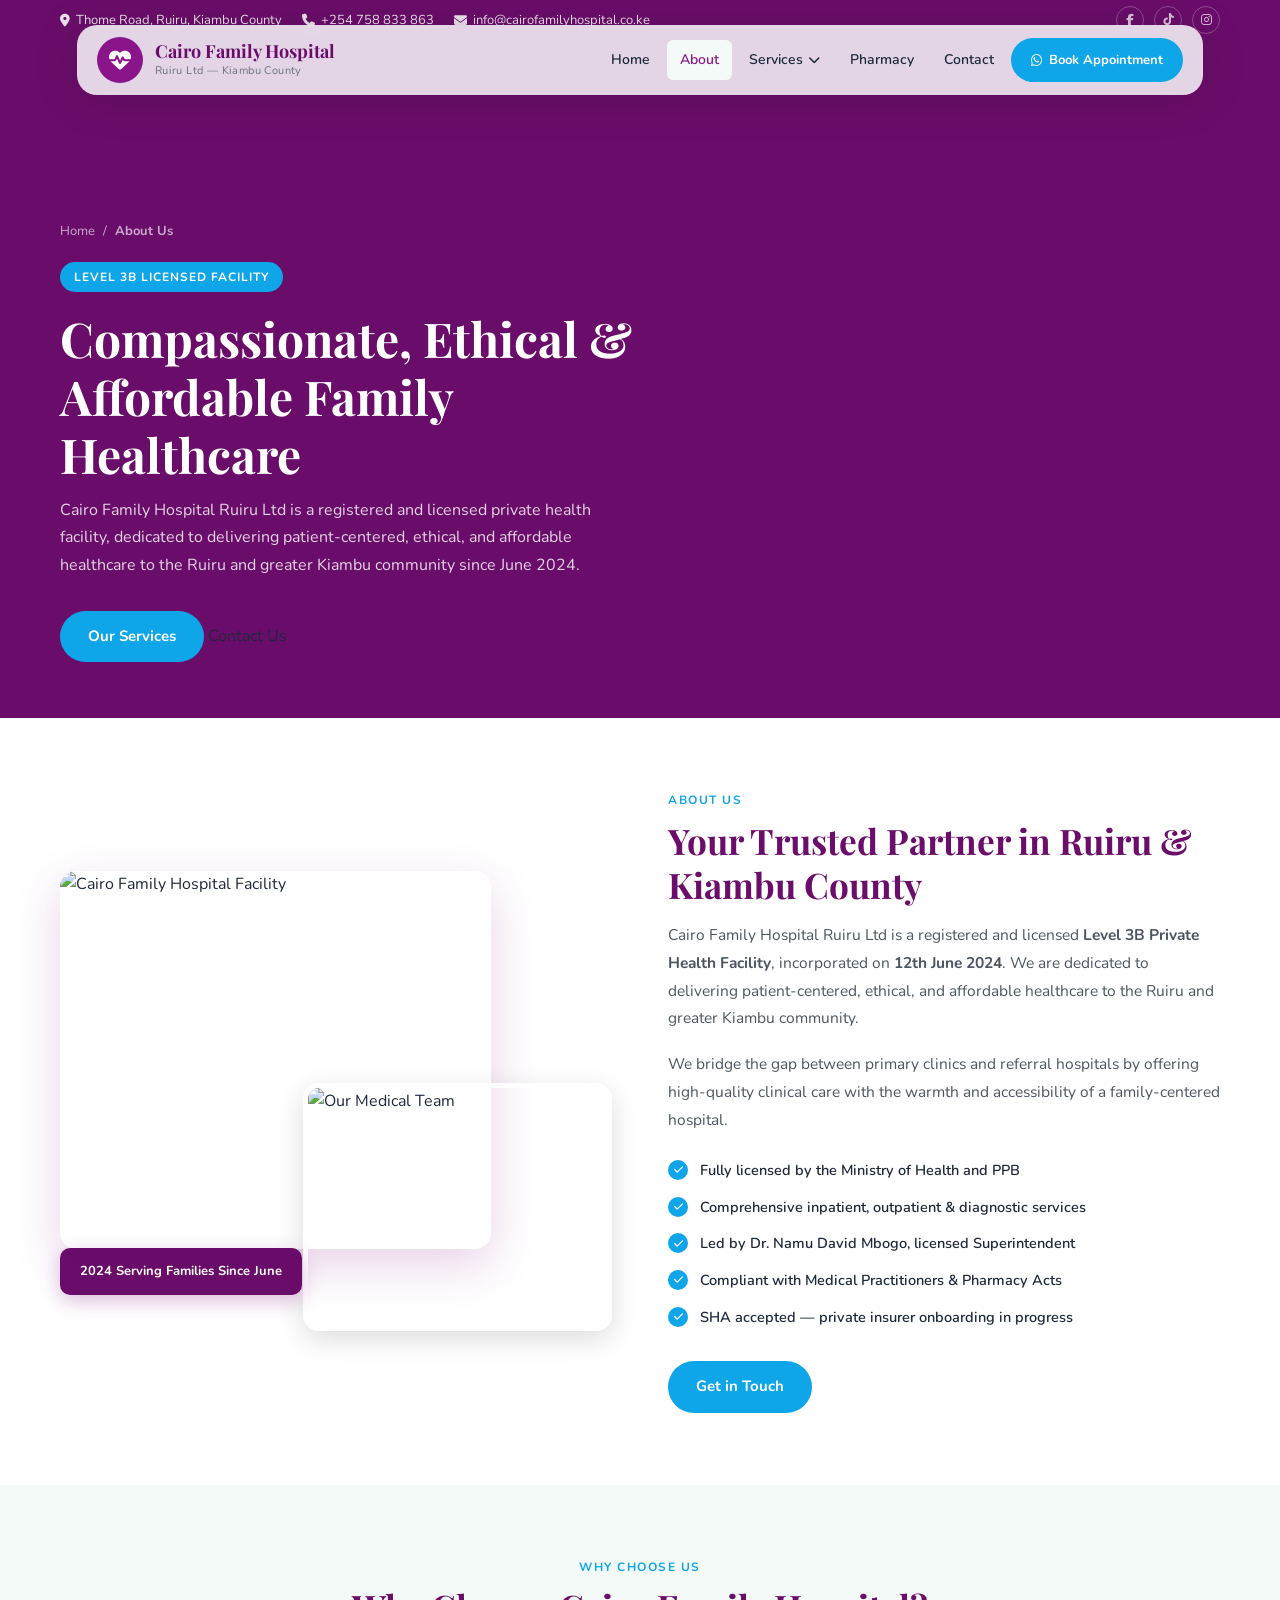
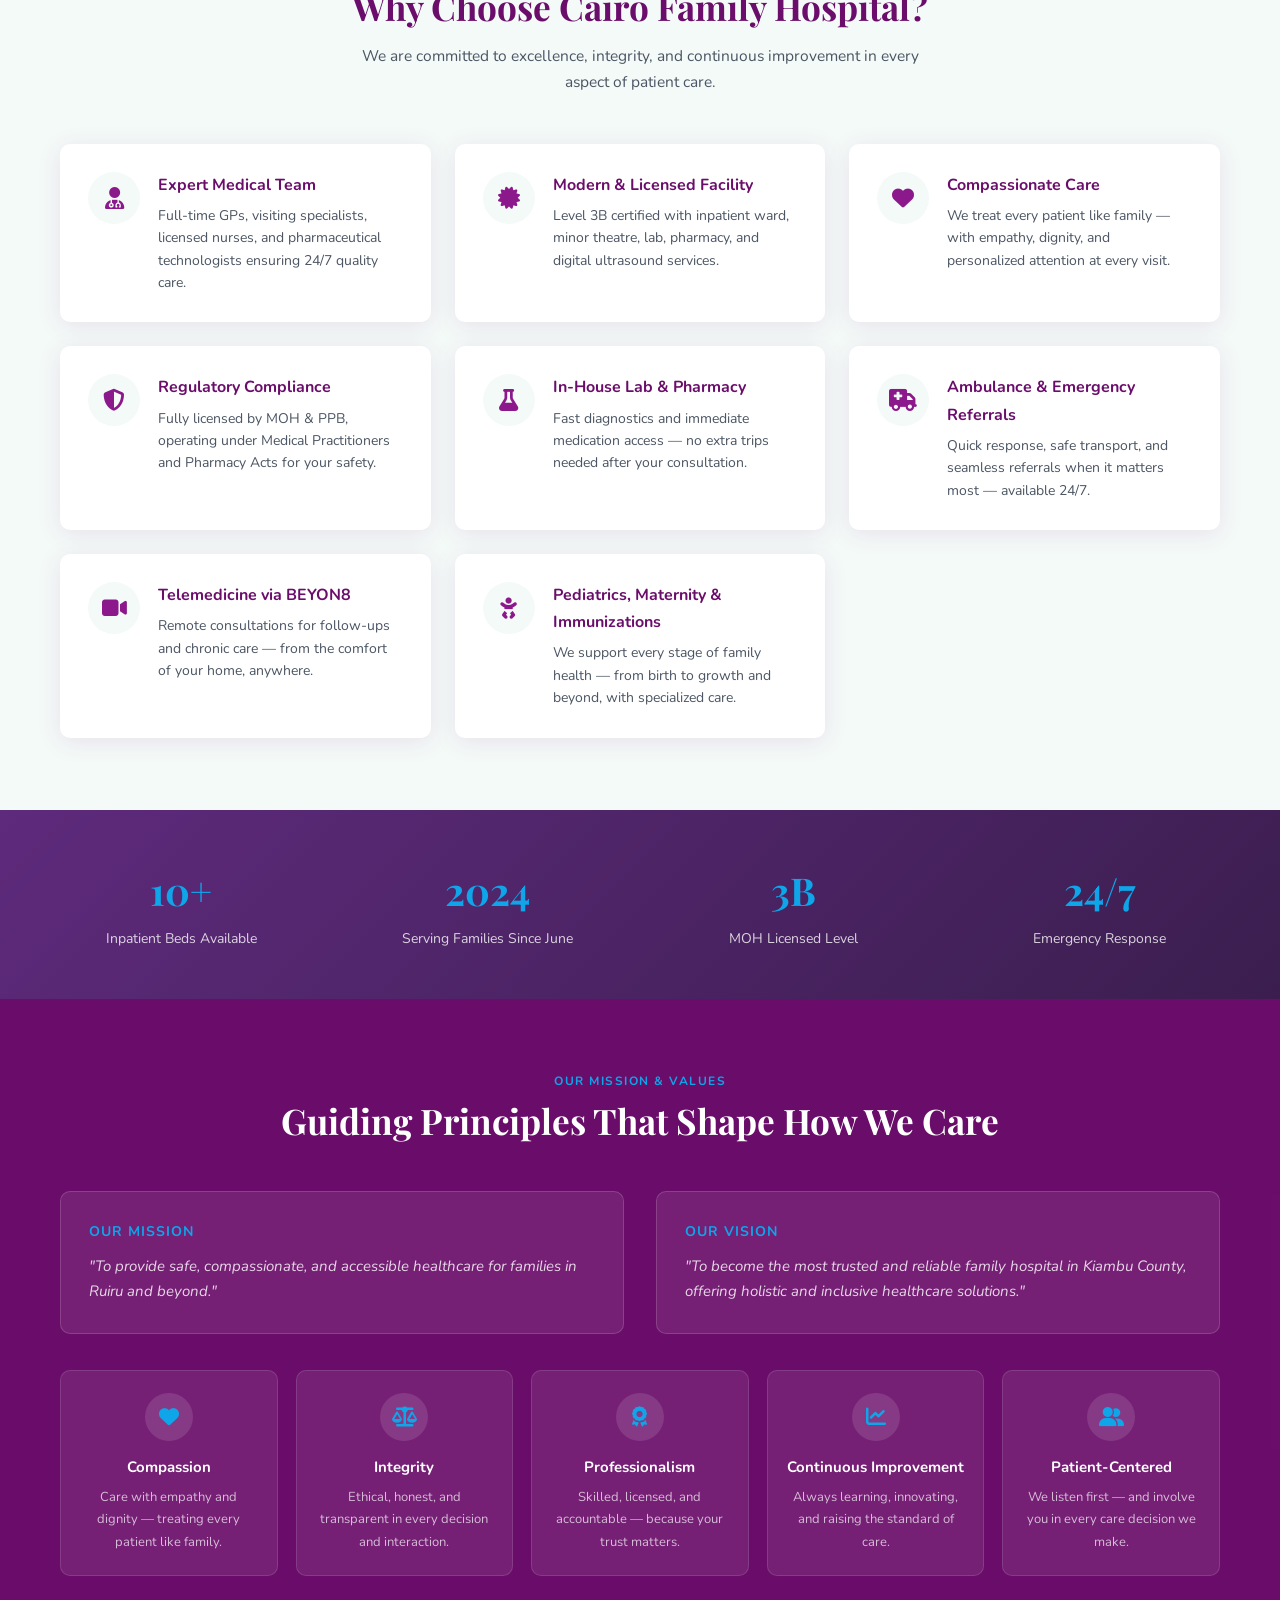
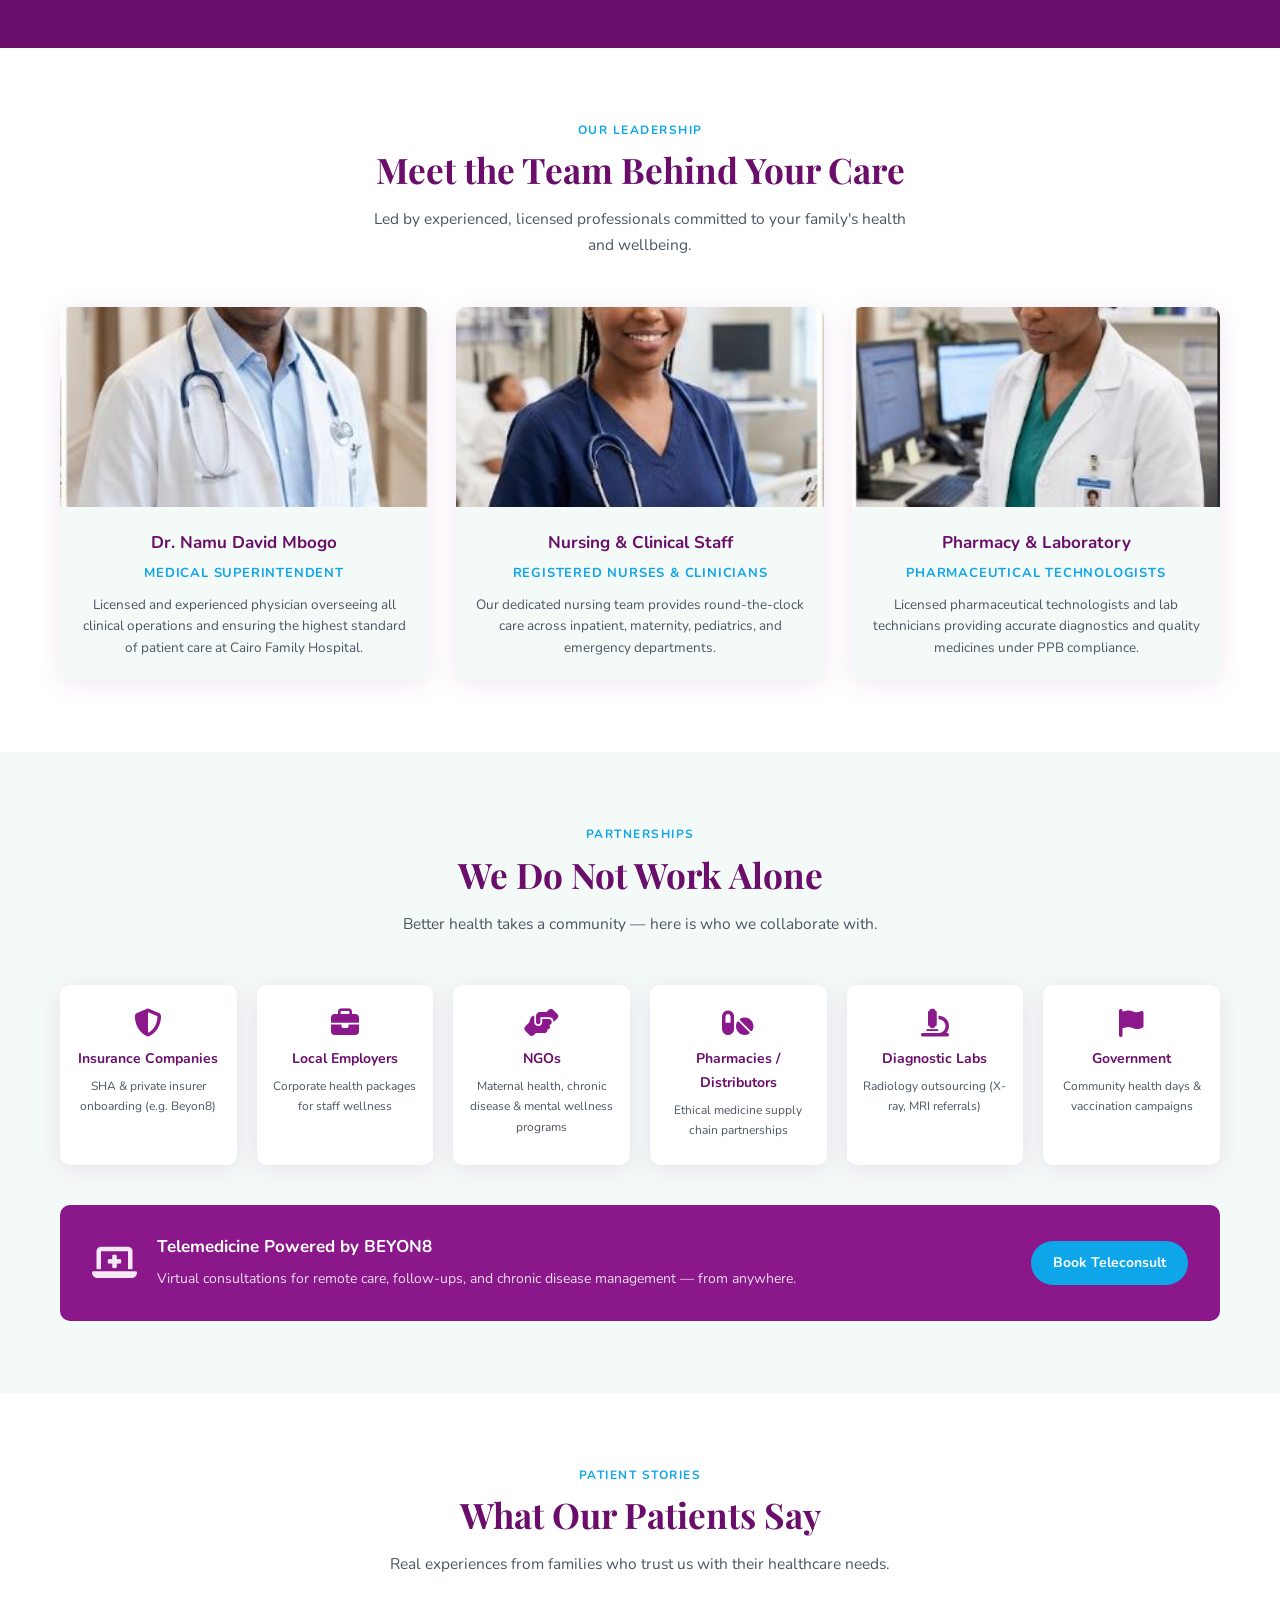
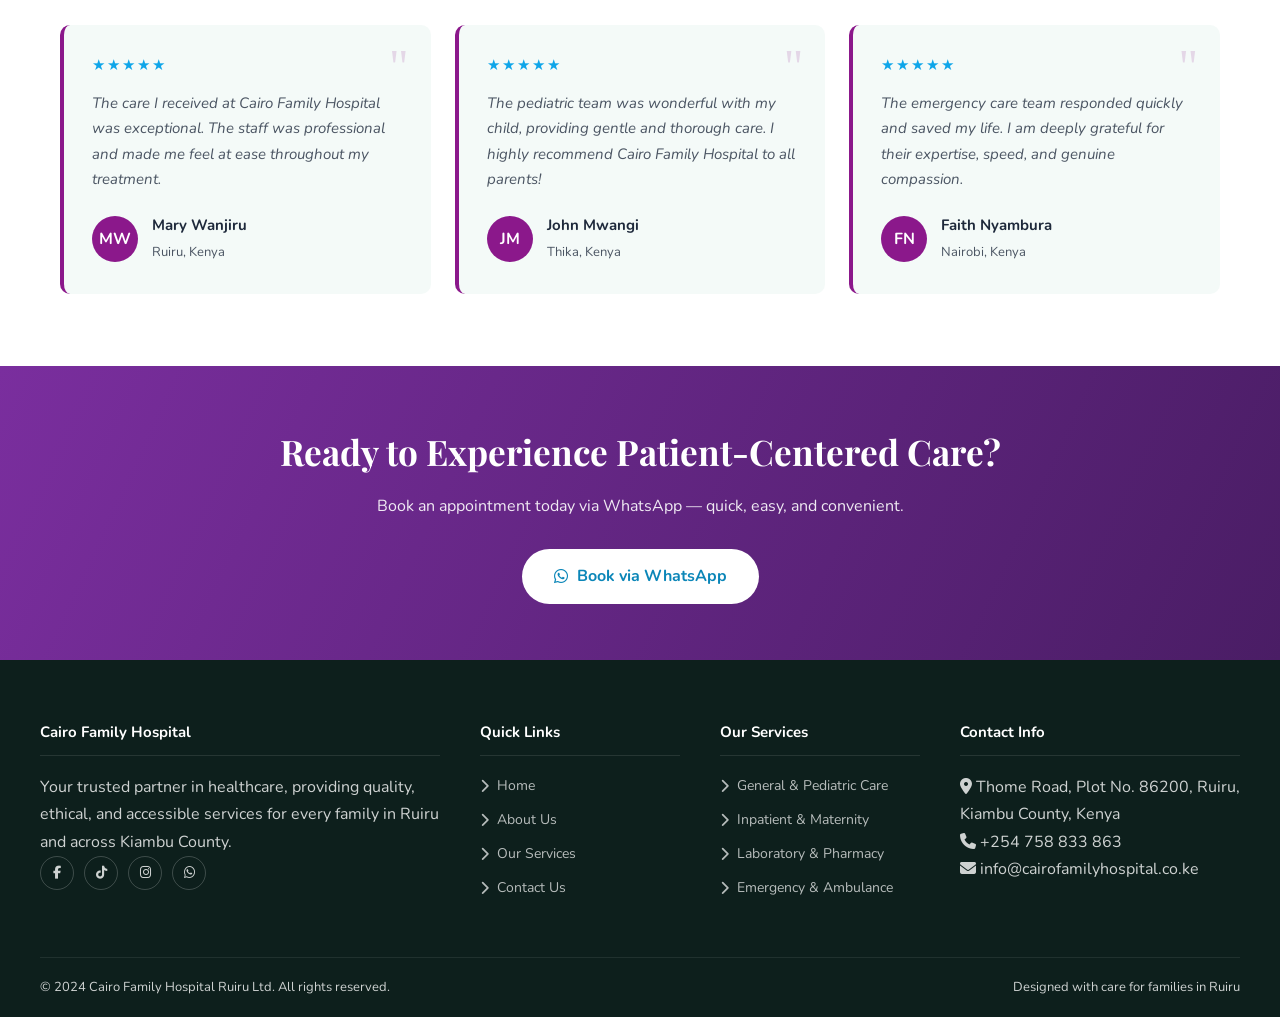
==== commit a0ca2f89: "pharmacy backend" ====
--- a/about.html
+++ b/about.html
@@ -3,7 +3,7 @@
 
 <head>
     <meta charset="UTF-8">
-    <meta name="viewport" content="width=device-width, initial-scale=1.0">
+    <meta name="viewport" content="width=device-width, initial-scale=1.0, user-scalable=yes">
     <meta name="description"
         content="Learn about Cairo Family Hospital Ruiru Ltd — our mission, values, services, and commitment to providing ethical, affordable, and compassionate healthcare in Ruiru, Kiambu County.">
     <meta name="keywords"
@@ -14,6 +14,71 @@
         rel="stylesheet">
     <link rel="stylesheet" href="https://cdnjs.cloudflare.com/ajax/libs/font-awesome/6.5.0/css/all.min.css">
     <link rel="stylesheet" href="style.css">
+    <style>
+        /* Additional inline fixes to ensure mobile navbar works even if style.css has issues */
+        @media (max-width: 768px) {
+            .nav-links {
+                display: none !important;
+                position: absolute !important;
+                top: calc(100% + 12px) !important;
+                left: 16px !important;
+                right: 16px !important;
+                background: rgba(255, 255, 255, 0.98) !important;
+                backdrop-filter: blur(16px) !important;
+                flex-direction: column !important;
+                align-items: stretch !important;
+                gap: 8px !important;
+                padding: 20px !important;
+                border-radius: 20px !important;
+                box-shadow: 0 20px 30px rgba(0, 0, 0, 0.15) !important;
+                z-index: 999 !important;
+                border: 1px solid rgba(128, 0, 128, 0.2) !important;
+                opacity: 0 !important;
+                transform: translateY(-10px) !important;
+                transition: opacity 0.25s ease, transform 0.25s ease !important;
+                pointer-events: none !important;
+            }
+
+            .nav-links.show {
+                display: flex !important;
+                opacity: 1 !important;
+                transform: translateY(0) !important;
+                pointer-events: auto !important;
+            }
+
+            .hamburger {
+                display: flex !important;
+            }
+
+            .dropdown-menu {
+                position: static !important;
+                box-shadow: none !important;
+                padding-left: 24px !important;
+                background: #faf5fa !important;
+                width: 100% !important;
+            }
+
+            .dropdown.active .dropdown-menu {
+                display: block !important;
+            }
+        }
+
+        @media (max-width: 480px) {
+            .logo-text strong {
+                font-size: 14px;
+            }
+
+            .logo-text span {
+                font-size: 9px;
+            }
+
+            .logo-icon {
+                width: 38px;
+                height: 38px;
+                font-size: 18px;
+            }
+        }
+    </style>
 </head>
 
 <body>
@@ -38,7 +103,7 @@
         </div>
     </div>
 
-    <!-- NAVBAR -->
+    <!-- NAVBAR (FIXED: removed inline onclick, added proper structure) -->
     <nav>
         <div class="nav-inner">
             <a href="index.html" class="logo">
@@ -48,13 +113,25 @@
                     <span>Ruiru Ltd — Kiambu County</span>
                 </div>
             </a>
-            <button class="hamburger" onclick="toggleNav()" aria-label="Menu">
-                <span></span><span></span><span></span>
+            <button class="hamburger" id="hamburgerBtn" aria-label="Menu" aria-expanded="false">
+                <span></span>
+                <span></span>
+                <span></span>
             </button>
             <div class="nav-links" id="navLinks">
                 <a href="index.html">Home</a>
                 <a href="about.html" class="active">About</a>
-                <a href="services.html">Services</a>
+                <!-- Services dropdown starts here -->
+                <div class="dropdown" id="servicesDropdown">
+                    <a href="services.html" class="dropdown-toggle">Services <i class="fas fa-chevron-down"></i></a>
+                    <div class="dropdown-menu">
+                        <a href="services.html#general">General Medicine</a>
+                        <a href="dental.html">Dental</a>
+                        <a href="paediatrics.html">Pediatrics</a>
+                        <a href="maternity.html">Maternity</a>
+                    </div>
+                </div>
+                <!-- End of Services dropdown -->
                 <a href="pharmacy.html">Pharmacy</a>
                 <a href="contact.html">Contact</a>
                 <a href="https://wa.me/254758833863?text=Hello%20Cairo%20Family%20Hospital,%20I%20would%20like%20to%20book%20an%20appointment."
@@ -281,7 +358,8 @@
             <div class="team-grid">
                 <div class="team-card">
                     <div class="team-photo">
-                        <img src="assets/doctor.JPG" alt="Dr. Namu David Mbogo">
+                        <img src="assets/doctor.JPG" alt="Dr. Namu David Mbogo"
+                            onerror="this.src='https://images.unsplash.com/photo-1612349317150-e413f6a5b16d?w=400&q=80'">
                     </div>
                     <div class="team-info">
                         <h4>Dr. Namu David Mbogo</h4>
@@ -292,7 +370,8 @@
                 </div>
                 <div class="team-card">
                     <div class="team-photo">
-                        <img src="assets/nurse.JPG" alt="Nursing and clinical team">
+                        <img src="assets/nurse.JPG" alt="Nursing and clinical team"
+                            onerror="this.src='https://images.unsplash.com/photo-1576091160550-2173dba999ef?w=400&q=80'">
                     </div>
                     <div class="team-info">
                         <h4>Nursing &amp; Clinical Staff</h4>
@@ -303,7 +382,8 @@
                 </div>
                 <div class="team-card">
                     <div class="team-photo">
-                        <img src="assets/phar.JPG" alt="Pharmacy and laboratory team">
+                        <img src="assets/phar.JPG" alt="Pharmacy and laboratory team"
+                            onerror="this.src='https://images.unsplash.com/photo-1584308666744-24d5c474f2ae?w=400&q=80'">
                     </div>
                     <div class="team-info">
                         <h4>Pharmacy &amp; Laboratory</h4>
@@ -384,7 +464,7 @@
                     <p>The care I received at Cairo Family Hospital was exceptional. The staff was professional and made
                         me feel at ease throughout my treatment.</p>
                     <div class="testi-author">
-                        <div class="testi-avatar"><img src="assets/testimonial user.png" alt="Mary Wanjiru">MW</div>
+                        <div class="testi-avatar">MW</div>
                         <div>
                             <strong>Mary Wanjiru</strong>
                             <span>Ruiru, Kenya</span>
@@ -397,7 +477,7 @@
                     <p>The pediatric team was wonderful with my child, providing gentle and thorough care. I highly
                         recommend Cairo Family Hospital to all parents!</p>
                     <div class="testi-author">
-                        <div class="testi-avatar"><img src="assets/index testimonial.png" alt="John Mwangi">JM</div>
+                        <div class="testi-avatar">JM</div>
                         <div>
                             <strong>John Mwangi</strong>
                             <span>Thika, Kenya</span>
@@ -410,7 +490,7 @@
                     <p>The emergency care team responded quickly and saved my life. I am deeply grateful for their
                         expertise, speed, and genuine compassion.</p>
                     <div class="testi-author">
-                        <div class="testi-avatar"><img src="assets/testimonial 1.png" alt="Faith Nyambura">FN</div>
+                        <div class="testi-avatar">FN</div>
                         <div>
                             <strong>Faith Nyambura</strong>
                             <span>Nairobi, Kenya</span>
@@ -458,8 +538,6 @@
                     <li><a href="about.html"><i class="fas fa-chevron-right"></i> About Us</a></li>
                     <li><a href="services.html"><i class="fas fa-chevron-right"></i> Our Services</a></li>
                     <li><a href="contact.html"><i class="fas fa-chevron-right"></i> Contact Us</a></li>
-                    <li><a href="#"><i class="fas fa-chevron-right"></i> Privacy Policy</a></li>
-                    <li><a href="#"><i class="fas fa-chevron-right"></i> Terms &amp; Conditions</a></li>
                 </ul>
             </div>
             <div class="footer-links">
@@ -469,7 +547,6 @@
                     </li>
                     <li><a href="services.html"><i class="fas fa-chevron-right"></i> Inpatient &amp; Maternity</a></li>
                     <li><a href="services.html"><i class="fas fa-chevron-right"></i> Laboratory &amp; Pharmacy</a></li>
-                    <li><a href="services.html"><i class="fas fa-chevron-right"></i> Specialist Consultations</a></li>
                     <li><a href="services.html"><i class="fas fa-chevron-right"></i> Emergency &amp; Ambulance</a></li>
                 </ul>
             </div>
@@ -480,8 +557,6 @@
                 </p>
                 <p><i class="fas fa-envelope"></i> <a href="mailto:info@cairofamilyhospital.co.ke"
                         style="color:inherit;">info@cairofamilyhospital.co.ke</a></p>
-                <p><i class="fas fa-envelope"></i> <a href="mailto:cairohospital000@gmail.com"
-                        style="color:inherit;">cairohospital000@gmail.com</a></p>
             </div>
         </div>
         <div class="footer-bottom">
@@ -494,7 +569,92 @@
         <i class="fas fa-chevron-up"></i>
     </button>
 
-    <script src="script.js"></script>
+    <!-- Fixed JavaScript for mobile navbar -->
+    <script>
+        (function () {
+            const hamburger = document.getElementById('hamburgerBtn');
+            const navLinks = document.getElementById('navLinks');
+            const dropdown = document.getElementById('servicesDropdown');
+
+            function toggleMenu() {
+                if (!navLinks) return;
+                const expanded = navLinks.classList.contains('show');
+                navLinks.classList.toggle('show');
+                if (hamburger) hamburger.classList.toggle('active');
+                if (hamburger) hamburger.setAttribute('aria-expanded', !expanded);
+                // Close dropdown when menu closes
+                if (!expanded && dropdown && dropdown.classList.contains('active')) {
+                    dropdown.classList.remove('active');
+                }
+            }
+
+            if (hamburger) {
+                hamburger.addEventListener('click', function (e) {
+                    e.stopPropagation();
+                    toggleMenu();
+                });
+            }
+
+            // Mobile dropdown toggle
+            if (dropdown) {
+                const toggleLink = dropdown.querySelector('.dropdown-toggle');
+                if (toggleLink) {
+                    toggleLink.addEventListener('click', function (e) {
+                        if (window.innerWidth <= 768) {
+                            e.preventDefault();
+                            e.stopPropagation();
+                            dropdown.classList.toggle('active');
+                        }
+                    });
+                }
+            }
+
+            // Close menu when clicking a link (except dropdown toggle on mobile)
+            const allLinks = document.querySelectorAll('.nav-links a:not(.dropdown-toggle)');
+            allLinks.forEach(link => {
+                link.addEventListener('click', function () {
+                    if (window.innerWidth <= 768 && navLinks && navLinks.classList.contains('show')) {
+                        toggleMenu();
+                    }
+                });
+            });
+
+            // Close menu when clicking outside
+            document.addEventListener('click', function (event) {
+                if (window.innerWidth <= 768 && navLinks && navLinks.classList.contains('show')) {
+                    const isClickInside = navLinks.contains(event.target) || (hamburger && hamburger.contains(event.target));
+                    if (!isClickInside) {
+                        toggleMenu();
+                    }
+                }
+            });
+
+            // Reset on window resize
+            window.addEventListener('resize', function () {
+                if (window.innerWidth > 768) {
+                    if (navLinks && navLinks.classList.contains('show')) {
+                        navLinks.classList.remove('show');
+                        if (hamburger) hamburger.classList.remove('active');
+                    }
+                    if (dropdown && dropdown.classList.contains('active')) {
+                        dropdown.classList.remove('active');
+                    }
+                }
+            });
+
+            // Back to top button visibility
+            const backTop = document.getElementById('backTop');
+            if (backTop) {
+                window.addEventListener('scroll', function () {
+                    if (window.scrollY > 300) {
+                        backTop.classList.add('visible');
+                    } else {
+                        backTop.classList.remove('visible');
+                    }
+                });
+            }
+        })();
+    </script>
 </body>
 
 </html>
--- a/style.css
+++ b/style.css
@@ -1,9 +1,10 @@
+/* ---------- RESET & BASE ---------- */
 *,
 *::before,
 *::after {
-    box-sizing: border-box;
     margin: 0;
     padding: 0;
+    box-sizing: border-box;
 }
 
 :root {
@@ -55,6 +56,13 @@
     display: block;
 }
 
+/* ---------- UTILITIES ---------- */
+.wrap {
+    max-width: 1200px;
+    margin: 0 auto;
+    padding: 0 20px;
+}
+
 /* Focus styles for accessibility */
 a:focus-visible,
 button:focus-visible,
@@ -64,7 +72,7 @@
     border-radius: 4px;
 }
 
-/* ── TOP BAR ── */
+/* ---------- TOPBAR ---------- */
 .topbar {
     background: var(--primary-dark);
     color: rgba(255, 255, 255, 0.88);
@@ -73,9 +81,6 @@
 }
 
 .topbar .wrap {
-    max-width: 1200px;
-    margin: 0 auto;
-    padding: 0 20px;
     display: flex;
     justify-content: space-between;
     align-items: center;
@@ -125,10 +130,8 @@
     color: #fff;
 }
 
-/* ── NAVBAR ── */
+/* ---------- NAVBAR ---------- */
 nav {
-    box-sizing: border-box;
-    display: block;
     position: fixed;
     top: 0;
     left: 0;
@@ -136,9 +139,6 @@
     z-index: 9999;
     margin: 25px auto 0;
     max-width: 88%;
-    width: auto;
-    overflow-x: visible;
-    overflow-y: visible;
     padding: 12px 0;
     background-color: rgba(248, 250, 252, 0.85);
     box-shadow: rgba(0, 0, 0, 0.15) 0px 3px 45px 0px;
@@ -160,7 +160,6 @@
     align-items: center;
     justify-content: space-between;
     gap: 20px;
-    height: auto;
 }
 
 .logo {
@@ -244,25 +243,103 @@
     display: none;
     background: transparent;
     border: none;
-    padding: 0;
-    width: 32px;
-    height: 32px;
+    padding: 8px;
+    width: 40px;
+    height: 40px;
     cursor: pointer;
     flex-direction: column;
     justify-content: center;
+    align-items: center;
     gap: 6px;
+    z-index: 10001;
+    border-radius: 8px;
+    transition: background 0.2s;
+}
+
+.hamburger:hover {
+    background: rgba(128, 0, 128, 0.1);
 }
 
 .hamburger span {
     display: block;
-    width: 100%;
+    width: 24px;
     height: 2px;
     background: var(--primary);
-    border-radius: 1px;
-    transition: transform .25s ease, opacity .25s ease;
-}
-
-/* ── HERO SLIDER (Homepage) ── */
+    border-radius: 2px;
+    transition: all 0.25s ease;
+}
+
+/* Hamburger animation for open state */
+.hamburger.open span:nth-child(1) {
+    transform: translateY(8px) rotate(45deg);
+}
+
+.hamburger.open span:nth-child(2) {
+    opacity: 0;
+}
+
+.hamburger.open span:nth-child(3) {
+    transform: translateY(-8px) rotate(-45deg);
+}
+
+/* Dropdown */
+.dropdown {
+    position: relative;
+    display: inline-block;
+}
+
+.dropdown-menu {
+    display: none;
+    position: absolute;
+    background-color: #fff;
+    min-width: 200px;
+    box-shadow: 0 8px 16px rgba(0, 0, 0, 0.2);
+    z-index: 1;
+    border-radius: 8px;
+    top: 100%;
+    left: 0;
+    margin-top: 5px;
+}
+
+.dropdown-menu a {
+    color: #333;
+    padding: 12px 16px;
+    text-decoration: none;
+    display: block;
+    white-space: nowrap;
+    transition: background 0.2s;
+}
+
+.dropdown-menu a:hover {
+    background-color: #f1f1f1;
+    color: var(--primary);
+}
+
+.dropdown:hover .dropdown-menu {
+    display: block;
+}
+
+.dropdown.active .dropdown-menu {
+    display: block;
+}
+
+.dropdown-toggle {
+    display: flex;
+    align-items: center;
+    gap: 5px;
+}
+
+.dropdown-toggle i {
+    font-size: 12px;
+    transition: transform 0.3s;
+}
+
+.dropdown:hover .dropdown-toggle i,
+.dropdown.active .dropdown-toggle i {
+    transform: rotate(180deg);
+}
+
+/* ---------- HERO SLIDER ---------- */
 .hero {
     position: relative;
     overflow: hidden;
@@ -306,7 +383,6 @@
 .slide-content {
     position: relative;
     z-index: 2;
-    max-width: 1200px;
     margin: 0 auto;
     padding: 0 40px;
     max-width: 600px;
@@ -382,25 +458,6 @@
     background: rgba(255, 255, 255, 0.12);
     border-color: #fff;
     transform: translateY(-2px);
-}
-
-.btn-outline-white {
-    background: transparent;
-    color: #fff;
-    border: 2px solid rgba(255, 255, 255, 0.7);
-    padding: 12px 26px;
-    border-radius: 30px;
-    font-weight: 700;
-    font-size: 15px;
-    display: inline-flex;
-    align-items: center;
-    gap: 8px;
-    transition: all .2s;
-}
-
-.btn-outline-white:hover {
-    background: rgba(255, 255, 255, 0.12);
-    border-color: #fff;
 }
 
 .hero-nav {
@@ -461,7 +518,7 @@
     right: 20px;
 }
 
-/* ── QUICK FINDER ── */
+/* ---------- QUICK FINDER ---------- */
 .finder {
     background: var(--gradient-finder);
     padding: 26px 20px;
@@ -527,14 +584,9 @@
     transform: translateY(-2px);
 }
 
-/* ── SECTIONS COMMON ── */
+/* ---------- SECTIONS COMMON ---------- */
 section {
     padding: 72px 20px;
-}
-
-.wrap {
-    max-width: 1200px;
-    margin: 0 auto;
 }
 
 .section-tag {
@@ -572,7 +624,7 @@
     margin: 0 auto;
 }
 
-/* ── WHY CHOOSE / WHY CARDS (Shared) ── */
+/* ---------- WHY CHOOSE ---------- */
 .why {
     background: var(--light);
 }
@@ -627,7 +679,7 @@
     line-height: 1.6;
 }
 
-/* ── SERVICES GRID (Homepage) ── */
+/* ---------- SERVICES GRID ---------- */
 .services {
     background: #fff;
 }
@@ -679,7 +731,6 @@
     font-size: 15px;
     font-weight: 700;
     margin-bottom: 6px;
-    transition: color .25s;
 }
 
 .svc-card p {
@@ -692,7 +743,7 @@
     color: rgba(255, 255, 255, 0.82);
 }
 
-/* ── MISSION & VALUES ── */
+/* ---------- MISSION & VALUES ---------- */
 .mission {
     background: var(--primary-dark);
     color: #fff;
@@ -748,11 +799,6 @@
     text-align: center;
 }
 
-.val-emoji {
-    font-size: 28px;
-    margin-bottom: 10px;
-}
-
 .val-icon {
     width: 48px;
     height: 48px;
@@ -778,7 +824,7 @@
     font-size: 13px;
 }
 
-/* ── PARTNERS & TELE BANNER ── */
+/* ---------- PARTNERS & TELE BANNER ---------- */
 .partners {
     background: var(--light);
 }
@@ -868,7 +914,7 @@
     background: var(--accent-dark);
 }
 
-/* ── FEATURED CONTENT (Homepage) ── */
+/* ---------- FEATURED CONTENT ---------- */
 .featured-content {
     position: relative;
     padding: 60px 20px;
@@ -877,16 +923,12 @@
 }
 
 .featured-box {
-    box-sizing: border-box;
-    display: block;
     position: relative;
     max-width: 567px;
     width: 100%;
-    height: auto;
     padding: 40px;
     background-color: rgb(216, 234, 255);
     border-radius: 20px;
-    font-family: 'Nunito', sans-serif;
     font-size: 14px;
     line-height: 24px;
     color: rgb(40, 44, 104);
@@ -905,21 +947,7 @@
     color: var(--secondary);
 }
 
-.featured-box .btn-primary {
-    display: inline-block;
-    padding: 12px 28px;
-    background: var(--primary);
-    color: #fff;
-    border-radius: 30px;
-    font-weight: 600;
-    transition: background .3s;
-}
-
-.featured-box .btn-primary:hover {
-    background: var(--primary-dark);
-}
-
-/* ── TESTIMONIALS ── */
+/* ---------- TESTIMONIALS ---------- */
 .testimonials {
     background: #fff;
 }
@@ -985,22 +1013,6 @@
     position: relative;
 }
 
-.testi-avatar img {
-    position: absolute;
-    top: 0;
-    left: 0;
-    width: 100%;
-    height: 100%;
-    object-fit: cover;
-    object-position: center;
-    display: block;
-    z-index: 1;
-}
-
-.testi-avatar:has(img) {
-    font-size: 0;
-}
-
 .testi-author strong {
     font-size: 15px;
     display: block;
@@ -1011,7 +1023,7 @@
     color: var(--text-muted);
 }
 
-/* ── STATS BAND ── */
+/* ---------- STATS BAND ---------- */
 .stats {
     background: var(--gradient-stats);
     padding: 48px 20px;
@@ -1039,7 +1051,7 @@
     margin-top: 4px;
 }
 
-/* ── CTA ── */
+/* ---------- CTA ---------- */
 .cta {
     background: var(--gradient-cta);
     padding: 56px 20px;
@@ -1076,7 +1088,7 @@
     transform: translateY(-2px);
 }
 
-/* ── PAGE HERO (About, Services, Contact, Pharmacy) ── */
+/* ---------- PAGE HERO (About, Services, Contact, Pharmacy) ---------- */
 .page-hero {
     padding-top: 120px;
     padding-bottom: 0;
@@ -1121,28 +1133,6 @@
     color: var(--accent);
 }
 
-.breadcrumb span {
-    color: rgba(255, 255, 255, 0.40);
-}
-
-.breadcrumb strong {
-    color: rgba(255, 255, 255, 0.90);
-    font-weight: 600;
-}
-
-.page-hero-inner .slide-tag {
-    display: inline-block;
-    background: var(--accent);
-    color: #fff;
-    font-size: 12px;
-    font-weight: 700;
-    letter-spacing: 1px;
-    text-transform: uppercase;
-    padding: 5px 14px;
-    border-radius: 30px;
-    margin-bottom: 18px;
-}
-
 .page-hero-inner h1 {
     font-family: 'Playfair Display', serif;
     font-size: clamp(2rem, 4vw, 3rem);
@@ -1159,13 +1149,7 @@
     margin-bottom: 32px;
 }
 
-.page-hero-btns {
-    display: flex;
-    gap: 14px;
-    flex-wrap: wrap;
-}
-
-/* ── ABOUT PAGE SPECIFIC STYLES ── */
+/* ---------- ABOUT PAGE ---------- */
 .about-intro {
     background: #fff;
 }
@@ -1218,21 +1202,6 @@
     box-shadow: 0 6px 20px rgba(128, 0, 128, 0.25);
     z-index: 2;
     line-height: 1.5;
-}
-
-.about-badge span {
-    display: block;
-    font-size: 22px;
-    font-family: 'Playfair Display', serif;
-    color: var(--accent);
-}
-
-.about-text .section-tag {
-    display: block;
-}
-
-.about-text .section-title {
-    margin-bottom: 18px;
 }
 
 .about-text p {
@@ -1272,7 +1241,7 @@
     margin-top: 2px;
 }
 
-/* ── TEAM SECTION (About & Services) ── */
+/* ---------- TEAM SECTION ---------- */
 .team {
     background: #fff;
 }
@@ -1341,33 +1310,18 @@
     line-height: 1.6;
 }
 
-/* ── SERVICES PAGE SPECIFIC STYLES ── */
-.services-section {
-    background: #fff;
-}
-
+/* ---------- SERVICES PAGE ---------- */
 .services-section .services-grid {
-    display: grid;
     grid-template-columns: repeat(auto-fit, minmax(320px, 1fr));
     gap: 28px;
 }
 
 .services-section .svc-card {
     background: var(--bg);
-    border: 1.5px solid var(--border);
-    border-radius: 14px;
     overflow: hidden;
     display: flex;
     flex-direction: column;
-    transition: all .28s;
-    box-shadow: 0 2px 12px rgba(128, 0, 128, 0.06);
     padding: 0;
-}
-
-.services-section .svc-card:hover {
-    border-color: var(--primary);
-    transform: translateY(-5px);
-    box-shadow: 0 16px 40px rgba(128, 0, 128, 0.18);
 }
 
 .svc-img-wrap {
@@ -1438,72 +1392,7 @@
     color: var(--primary-dark);
 }
 
-/* Team Section (Services page) */
-.team-section {
-    background: var(--light);
-}
-
-.team-section .team-grid {
-    display: grid;
-    grid-template-columns: repeat(auto-fit, minmax(240px, 1fr));
-    gap: 24px;
-}
-
-.team-img-wrap {
-    position: relative;
-    overflow: hidden;
-    height: 220px;
-    background: var(--gray-light);
-}
-
-.team-img {
-    width: 100%;
-    height: 100%;
-    object-fit: cover;
-    object-position: top;
-    transition: transform .4s;
-}
-
-.team-card:hover .team-img {
-    transform: scale(1.05);
-}
-
-.team-body {
-    padding: 22px 18px 26px;
-}
-
-.team-body h4 {
-    font-size: 16px;
-    font-weight: 800;
-    color: var(--primary-dark);
-    margin-bottom: 4px;
-}
-
-.team-body .role {
-    font-size: 13px;
-    color: var(--accent);
-    font-weight: 700;
-    margin-bottom: 8px;
-    display: block;
-}
-
-.team-body p {
-    font-size: 13px;
-    color: var(--text-muted);
-}
-
-.team-badge {
-    display: inline-block;
-    background: var(--light);
-    color: var(--primary-dark);
-    font-size: 11px;
-    font-weight: 700;
-    padding: 4px 10px;
-    border-radius: 20px;
-    margin-top: 10px;
-}
-
-/* Highlights Section (Services page) */
+/* Highlights Section */
 .highlights-section {
     background: #fff;
 }
@@ -1557,19 +1446,7 @@
     line-height: 1.6;
 }
 
-/* ── PHARMACY PAGE SPECIFIC STYLES ── */
-.page-hero {
-    background: linear-gradient(135deg, var(--primary-dark) 0%, rgba(128, 0, 128, 0.75) 60%, rgba(14, 165, 233, 0.6) 100%);
-    text-align: center;
-}
-
-.page-hero-content {
-    position: relative;
-    z-index: 2;
-    max-width: 700px;
-    margin: 0 auto;
-}
-
+/* ---------- PHARMACY PAGE ---------- */
 .hero-search {
     display: flex;
     max-width: 520px;
@@ -1604,11 +1481,6 @@
     gap: 7px;
 }
 
-.hero-search button:hover {
-    background: var(--primary-dark);
-}
-
-/* Categories */
 .categories {
     background: var(--light);
     padding: 36px 20px;
@@ -1648,40 +1520,7 @@
     color: #fff;
 }
 
-.cat-chip:hover i,
-.cat-chip.active i {
-    color: #fff;
-}
-
-/* Rx Notice */
-.rx-notice {
-    background: rgba(14, 165, 233, 0.10);
-    border: 1.5px solid rgba(14, 165, 233, 0.35);
-    border-radius: var(--radius);
-    padding: 16px 24px;
-    display: flex;
-    align-items: flex-start;
-    gap: 14px;
-    margin-bottom: 40px;
-}
-
-.rx-notice i {
-    color: var(--accent);
-    font-size: 20px;
-    flex-shrink: 0;
-    margin-top: 2px;
-}
-
-.rx-notice p {
-    font-size: 14px;
-    color: var(--text-muted);
-}
-
-.rx-notice strong {
-    color: var(--secondary);
-}
-
-/* Products Toolbar */
+/* Products */
 .products-toolbar {
     display: flex;
     align-items: center;
@@ -1691,23 +1530,6 @@
     flex-wrap: wrap;
 }
 
-.products-toolbar span {
-    font-size: 14px;
-    color: var(--text-muted);
-}
-
-.products-toolbar select {
-    border: 1.5px solid var(--border);
-    border-radius: 30px;
-    padding: 8px 16px;
-    font-family: 'Nunito', sans-serif;
-    font-size: 14px;
-    color: var(--text);
-    background: #fff;
-    cursor: pointer;
-}
-
-/* Products Grid */
 .products-grid {
     display: grid;
     grid-template-columns: repeat(auto-fill, minmax(220px, 1fr));
@@ -1760,14 +1582,6 @@
     border-radius: 30px;
 }
 
-.prod-badge.rx {
-    background: var(--primary);
-}
-
-.prod-badge.sale {
-    background: #16a34a;
-}
-
 .prod-body {
     padding: 16px;
     flex: 1;
@@ -1775,28 +1589,11 @@
     flex-direction: column;
 }
 
-.prod-cat {
-    font-size: 11px;
-    font-weight: 700;
-    color: var(--accent);
-    text-transform: uppercase;
-    letter-spacing: .8px;
-    margin-bottom: 4px;
-}
-
 .prod-body h4 {
     font-size: 15px;
     font-weight: 700;
     color: var(--primary-dark);
     margin-bottom: 4px;
-    line-height: 1.35;
-}
-
-.prod-body p {
-    font-size: 13px;
-    color: var(--text-muted);
-    flex: 1;
-    margin-bottom: 12px;
 }
 
 .prod-footer {
@@ -1812,20 +1609,12 @@
     color: var(--primary-dark);
 }
 
-.prod-price s {
-    font-size: 12px;
-    color: var(--gray);
-    font-weight: 400;
-    display: block;
-}
-
 .btn-order {
     background: var(--primary);
     color: #fff;
     border: none;
     padding: 9px 16px;
     border-radius: 30px;
-    font-family: 'Nunito', sans-serif;
     font-weight: 700;
     font-size: 13px;
     cursor: pointer;
@@ -1833,11 +1622,6 @@
     display: flex;
     align-items: center;
     gap: 6px;
-    white-space: nowrap;
-}
-
-.btn-order:hover {
-    background: var(--primary-dark);
 }
 
 /* Delivery Banner */
@@ -1850,47 +1634,6 @@
     gap: 24px;
     flex-wrap: wrap;
     margin-top: 48px;
-}
-
-.delivery-banner i {
-    font-size: 48px;
-    color: rgba(255, 255, 255, 0.85);
-    flex-shrink: 0;
-}
-
-.delivery-banner div {
-    flex: 1;
-}
-
-.delivery-banner strong {
-    font-size: 20px;
-    color: #fff;
-    display: block;
-    margin-bottom: 6px;
-    font-family: 'Playfair Display', serif;
-}
-
-.delivery-banner p {
-    color: rgba(255, 255, 255, 0.82);
-    font-size: 15px;
-}
-
-.delivery-banner a {
-    background: var(--accent);
-    color: #fff;
-    padding: 12px 26px;
-    border-radius: 30px;
-    font-weight: 700;
-    font-size: 14px;
-    white-space: nowrap;
-    transition: background .2s;
-    display: inline-flex;
-    align-items: center;
-    gap: 8px;
-}
-
-.delivery-banner a:hover {
-    background: var(--accent-dark);
 }
 
 /* How to Order Steps */
@@ -1927,45 +1670,17 @@
     margin: 0 auto 16px;
 }
 
-.step-icon {
-    font-size: 32px;
-    color: var(--primary);
-    margin-bottom: 12px;
-}
-
 .step-card h4 {
     font-size: 15px;
     font-weight: 700;
     color: var(--primary-dark);
     margin-bottom: 6px;
-}
-
-.step-card p {
-    font-size: 13px;
-    color: var(--text-muted);
-}
-
-.step-arrow {
-    position: absolute;
-    right: -16px;
-    top: 40px;
-    color: var(--accent);
-    font-size: 20px;
-    z-index: 2;
 }
 
 /* Prescription Section */
 .rx-section {
     background: var(--primary-dark);
     color: #fff;
-}
-
-.rx-section .section-title {
-    color: #fff;
-}
-
-.rx-section .section-sub {
-    color: rgba(255, 255, 255, 0.75);
 }
 
 .rx-grid {
@@ -1985,11 +1700,6 @@
     transition: all .2s;
 }
 
-.rx-upload-box:hover {
-    background: rgba(255, 255, 255, 0.12);
-    border-color: var(--accent);
-}
-
 .rx-upload-box i {
     font-size: 48px;
     color: var(--accent);
@@ -1997,63 +1707,6 @@
     display: block;
 }
 
-.rx-upload-box h4 {
-    color: #fff;
-    font-size: 17px;
-    margin-bottom: 8px;
-}
-
-.rx-upload-box p {
-    color: rgba(255, 255, 255, 0.70);
-    font-size: 14px;
-    margin-bottom: 20px;
-}
-
-.rx-upload-box label {
-    display: inline-block;
-    background: var(--accent);
-    color: #fff;
-    padding: 11px 26px;
-    border-radius: 30px;
-    font-weight: 700;
-    font-size: 14px;
-    cursor: pointer;
-    transition: background .2s;
-}
-
-.rx-upload-box label:hover {
-    background: var(--accent-dark);
-}
-
-.rx-upload-box input[type=file] {
-    display: none;
-}
-
-.rx-info ul {
-    list-style: none;
-    margin-top: 16px;
-}
-
-.rx-info li {
-    color: rgba(255, 255, 255, 0.82);
-    font-size: 15px;
-    padding: 10px 0;
-    border-bottom: 1px solid rgba(255, 255, 255, 0.10);
-    display: flex;
-    align-items: flex-start;
-    gap: 12px;
-}
-
-.rx-info li i {
-    color: var(--accent);
-    flex-shrink: 0;
-    margin-top: 3px;
-}
-
-.rx-info li:last-child {
-    border-bottom: none;
-}
-
 .wa-rx-btn {
     display: inline-flex;
     align-items: center;
@@ -2066,50 +1719,6 @@
     font-weight: 700;
     font-size: 14px;
     transition: background .2s;
-}
-
-.wa-rx-btn:hover {
-    background: var(--accent-dark);
-}
-
-/* Why Pharmacy Section */
-.why-pharm {
-    background: #fff;
-}
-
-.why-pharm .why-grid {
-    display: grid;
-    grid-template-columns: repeat(auto-fit, minmax(260px, 1fr));
-    gap: 24px;
-}
-
-.why-pharm .why-card {
-    background: var(--light);
-    border-radius: var(--radius);
-    padding: 28px;
-    display: flex;
-    gap: 18px;
-    align-items: flex-start;
-    transition: transform .25s, box-shadow .25s;
-}
-
-.why-pharm .why-card:hover {
-    transform: translateY(-4px);
-    box-shadow: 0 12px 36px rgba(128, 0, 128, 0.13);
-}
-
-.why-pharm .why-icon {
-    width: 52px;
-    height: 52px;
-    flex-shrink: 0;
-    background: #fff;
-    border-radius: 50%;
-    display: flex;
-    align-items: center;
-    justify-content: center;
-    font-size: 22px;
-    color: var(--primary);
-    box-shadow: var(--shadow);
 }
 
 /* FAQ Section */
@@ -2141,13 +1750,6 @@
     gap: 12px;
 }
 
-.faq-q i {
-    color: var(--primary);
-    font-size: 14px;
-    transition: transform .25s;
-    flex-shrink: 0;
-}
-
 .faq-a {
     display: none;
     padding: 0 24px 20px;
@@ -2160,15 +1762,7 @@
     display: block;
 }
 
-.faq-item.open .faq-q i {
-    transform: rotate(180deg);
-}
-
-.faq-item.open .faq-q {
-    color: var(--primary);
-}
-
-/* ── CONTACT PAGE SPECIFIC STYLES ── */
+/* ---------- CONTACT PAGE ---------- */
 .contact-cards-section {
     background: var(--light);
     padding: 64px 20px;
@@ -2178,7 +1772,6 @@
     display: grid;
     grid-template-columns: repeat(auto-fit, minmax(230px, 1fr));
     gap: 24px;
-    margin-top: 0;
 }
 
 .contact-card {
@@ -2193,7 +1786,6 @@
 
 .contact-card:hover {
     transform: translateY(-5px);
-    box-shadow: 0 14px 40px rgba(128, 0, 128, 0.14);
     border-top-color: var(--primary);
 }
 
@@ -2216,43 +1808,6 @@
     color: #fff;
 }
 
-.contact-card h4 {
-    font-size: 16px;
-    font-weight: 700;
-    color: var(--primary-dark);
-    margin-bottom: 10px;
-}
-
-.contact-card p {
-    font-size: 14px;
-    color: var(--text-muted);
-    line-height: 1.6;
-    margin-bottom: 4px;
-}
-
-.contact-card a {
-    font-size: 14px;
-    color: var(--primary);
-    font-weight: 600;
-    transition: color .2s;
-}
-
-.contact-card a:hover {
-    color: var(--accent);
-}
-
-.contact-card .hours-badge {
-    display: inline-block;
-    margin-top: 10px;
-    background: rgba(14, 165, 233, 0.10);
-    color: var(--accent);
-    border-radius: 20px;
-    padding: 4px 14px;
-    font-size: 12px;
-    font-weight: 700;
-}
-
-/* Contact Main */
 .contact-main {
     background: #fff;
     padding: 72px 20px;
@@ -2265,20 +1820,6 @@
     align-items: start;
 }
 
-.contact-info-block .section-tag {
-    margin-bottom: 6px;
-}
-
-.contact-info-block .section-title {
-    margin-bottom: 18px;
-}
-
-.contact-info-block>p {
-    color: var(--text-muted);
-    font-size: 15px;
-    margin-bottom: 32px;
-}
-
 .info-item {
     display: flex;
     gap: 16px;
@@ -2286,12 +1827,6 @@
     margin-bottom: 24px;
     padding-bottom: 24px;
     border-bottom: 1px solid var(--border);
-}
-
-.info-item:last-of-type {
-    border-bottom: none;
-    margin-bottom: 0;
-    padding-bottom: 0;
 }
 
 .info-icon {
@@ -2307,68 +1842,6 @@
     color: var(--primary);
 }
 
-.info-item h5 {
-    font-size: 13px;
-    font-weight: 700;
-    letter-spacing: 0.8px;
-    text-transform: uppercase;
-    color: var(--gray);
-    margin-bottom: 4px;
-}
-
-.info-item p,
-.info-item a {
-    font-size: 15px;
-    color: var(--text);
-    line-height: 1.6;
-}
-
-.info-item a {
-    color: var(--primary);
-    font-weight: 600;
-    display: block;
-    transition: color .2s;
-}
-
-.info-item a:hover {
-    color: var(--accent);
-}
-
-.hours-table {
-    width: 100%;
-    margin-top: 8px;
-    border-collapse: collapse;
-}
-
-.hours-table tr td {
-    font-size: 14px;
-    padding: 3px 0;
-    color: var(--text-muted);
-}
-
-.hours-table tr td:last-child {
-    text-align: right;
-    font-weight: 600;
-    color: var(--text);
-}
-
-.hours-emergency {
-    margin-top: 8px;
-    display: flex;
-    align-items: center;
-    gap: 8px;
-}
-
-.hours-emergency .badge {
-    background: rgba(239, 68, 68, 0.10);
-    color: #DC2626;
-    border-radius: 20px;
-    padding: 3px 12px;
-    font-size: 12px;
-    font-weight: 700;
-}
-
-/* Contact Form */
 .contact-form-wrap {
     background: var(--light);
     border-radius: 16px;
@@ -2376,19 +1849,6 @@
     box-shadow: var(--shadow);
 }
 
-.contact-form-wrap h3 {
-    font-family: 'Playfair Display', serif;
-    font-size: 1.5rem;
-    color: var(--primary-dark);
-    margin-bottom: 6px;
-}
-
-.contact-form-wrap>p {
-    color: var(--text-muted);
-    font-size: 14px;
-    margin-bottom: 26px;
-}
-
 .form-row {
     display: grid;
     grid-template-columns: 1fr 1fr;
@@ -2405,7 +1865,6 @@
     font-weight: 700;
     color: var(--text);
     margin-bottom: 7px;
-    letter-spacing: 0.3px;
 }
 
 .form-group input,
@@ -2420,19 +1879,7 @@
     font-family: 'Nunito', sans-serif;
     color: var(--text);
     outline: none;
-    transition: border-color .2s, box-shadow .2s;
-}
-
-.form-group input:focus,
-.form-group select:focus,
-.form-group textarea:focus {
-    border-color: var(--primary-light);
-    box-shadow: 0 0 0 3px rgba(128, 0, 128, 0.08);
-}
-
-.form-group textarea {
-    resize: vertical;
-    min-height: 120px;
+    transition: border-color .2s;
 }
 
 .form-submit {
@@ -2444,37 +1891,12 @@
     border-radius: 30px;
     font-size: 16px;
     font-weight: 700;
-    font-family: 'Nunito', sans-serif;
     cursor: pointer;
-    transition: background .2s, transform .15s;
+    transition: background .2s;
     display: flex;
     align-items: center;
     justify-content: center;
     gap: 10px;
-    margin-top: 6px;
-}
-
-.form-submit:hover {
-    background: var(--primary-dark);
-    transform: translateY(-1px);
-}
-
-.form-success {
-    display: none;
-    background: rgba(14, 165, 233, 0.10);
-    border: 1px solid rgba(14, 165, 233, 0.30);
-    border-radius: 10px;
-    padding: 16px 20px;
-    color: var(--accent-dark);
-    font-size: 14px;
-    font-weight: 600;
-    margin-top: 16px;
-    align-items: center;
-    gap: 10px;
-}
-
-.form-success.show {
-    display: flex;
 }
 
 .wa-quick {
@@ -2489,42 +1911,10 @@
     gap: 10px;
     font-weight: 700;
     font-size: 14px;
-    transition: background .2s, transform .15s;
-    width: 100%;
-}
-
-.wa-quick:hover {
-    background: #1ebe5d;
-    transform: translateY(-1px);
-}
-
-.or-divider {
-    text-align: center;
-    color: var(--gray);
-    font-size: 13px;
-    margin: 14px 0;
-    position: relative;
-}
-
-.or-divider::before,
-.or-divider::after {
-    content: '';
-    position: absolute;
-    top: 50%;
-    width: 40%;
-    height: 1px;
-    background: var(--border);
-}
-
-.or-divider::before {
-    left: 0;
-}
-
-.or-divider::after {
-    right: 0;
-}
-
-/* Facilities & Map Section */
+    transition: background .2s;
+}
+
+/* Facilities & Map */
 .facilities-section {
     background: var(--light);
     padding: 72px 20px;
@@ -2537,13 +1927,6 @@
     align-items: start;
 }
 
-.map-block h3 {
-    font-family: 'Playfair Display', serif;
-    font-size: 1.4rem;
-    color: var(--primary-dark);
-    margin-bottom: 16px;
-}
-
 .map-embed {
     border-radius: 14px;
     overflow: hidden;
@@ -2558,52 +1941,6 @@
     display: block;
 }
 
-.map-cta {
-    margin-top: 16px;
-    display: flex;
-    gap: 12px;
-    flex-wrap: wrap;
-}
-
-.map-cta a {
-    display: inline-flex;
-    align-items: center;
-    gap: 8px;
-    padding: 10px 20px;
-    border-radius: 30px;
-    font-size: 14px;
-    font-weight: 700;
-    transition: all .2s;
-}
-
-.btn-primary-sm {
-    background: var(--primary);
-    color: #fff;
-}
-
-.btn-primary-sm:hover {
-    background: var(--primary-dark);
-    transform: translateY(-1px);
-}
-
-.btn-outline-sm {
-    background: transparent;
-    border: 2px solid var(--primary);
-    color: var(--primary);
-}
-
-.btn-outline-sm:hover {
-    background: var(--primary);
-    color: #fff;
-}
-
-.facilities-list h3 {
-    font-family: 'Playfair Display', serif;
-    font-size: 1.4rem;
-    color: var(--primary-dark);
-    margin-bottom: 20px;
-}
-
 .facility-item {
     display: flex;
     align-items: flex-start;
@@ -2612,74 +1949,7 @@
     border-bottom: 1px solid var(--border);
 }
 
-.facility-item:last-child {
-    border-bottom: none;
-}
-
-.facility-check {
-    width: 22px;
-    height: 22px;
-    flex-shrink: 0;
-    margin-top: 2px;
-    background: var(--primary);
-    border-radius: 50%;
-    display: flex;
-    align-items: center;
-    justify-content: center;
-    color: #fff;
-    font-size: 11px;
-}
-
-.facility-item span {
-    font-size: 14.5px;
-    color: var(--text);
-    font-weight: 600;
-}
-
-.facility-item small {
-    display: block;
-    color: var(--text-muted);
-    font-size: 12.5px;
-    margin-top: 1px;
-}
-
-.coming-soon-box {
-    margin-top: 24px;
-    background: rgba(14, 165, 233, 0.08);
-    border: 1px solid rgba(14, 165, 233, 0.25);
-    border-radius: 10px;
-    padding: 18px 20px;
-}
-
-.coming-soon-box h5 {
-    font-size: 13px;
-    font-weight: 700;
-    letter-spacing: 0.8px;
-    text-transform: uppercase;
-    color: var(--accent);
-    margin-bottom: 10px;
-}
-
-.coming-soon-box ul {
-    list-style: none;
-}
-
-.coming-soon-box li {
-    font-size: 13.5px;
-    color: var(--text-muted);
-    padding: 5px 0;
-    display: flex;
-    align-items: center;
-    gap: 8px;
-}
-
-.coming-soon-box li::before {
-    content: '→';
-    color: var(--accent);
-    font-weight: 700;
-}
-
-/* ── FOOTER ── */
+/* ---------- FOOTER ---------- */
 footer {
     background: #0D1F1C;
     color: rgba(255, 255, 255, 0.80);
@@ -2704,12 +1974,6 @@
     border-bottom: 1px solid rgba(255, 255, 255, 0.10);
 }
 
-.footer-about p {
-    font-size: 14px;
-    line-height: 1.7;
-    margin-bottom: 18px;
-}
-
 .footer-socials {
     display: flex;
     gap: 10px;
@@ -2724,7 +1988,6 @@
     align-items: center;
     justify-content: center;
     font-size: 13px;
-    color: rgba(255, 255, 255, 0.70);
     transition: all .2s;
 }
 
@@ -2749,29 +2012,6 @@
     display: flex;
     align-items: center;
     gap: 8px;
-}
-
-.footer-links a i {
-    font-size: 11px;
-    color: var(--accent);
-}
-
-.footer-links a:hover {
-    color: var(--accent);
-}
-
-.footer-contact p {
-    font-size: 14px;
-    display: flex;
-    gap: 10px;
-    margin-bottom: 12px;
-    align-items: flex-start;
-}
-
-.footer-contact i {
-    color: var(--accent);
-    margin-top: 3px;
-    flex-shrink: 0;
 }
 
 .footer-bottom {
@@ -2787,11 +2027,7 @@
     font-size: 13px;
 }
 
-.footer-bottom a {
-    color: var(--accent);
-}
-
-/* ── BACK TO TOP ── */
+/* ---------- BACK TO TOP ---------- */
 .back-top {
     position: fixed;
     bottom: 28px;
@@ -2819,8 +2055,8 @@
     pointer-events: all;
 }
 
-/* ── RESPONSIVE / MOBILE NAV ── */
-@media(max-width:900px) {
+/* ---------- RESPONSIVE STYLES ---------- */
+@media (max-width: 900px) {
     nav {
         margin: 15px auto 0;
         max-width: 94%;
@@ -2828,76 +2064,83 @@
 
     .nav-links {
         display: none;
-        flex-direction: column;
         position: fixed;
         top: 84px;
         left: 5%;
         right: 5%;
-        width: auto;
-        background: #fff;
-        padding: 18px 16px;
-        box-shadow: 0 8px 24px rgba(0, 0, 0, 0.14);
+        background: rgba(255, 255, 255, 0.98);
+        backdrop-filter: blur(16px);
+        padding: 20px;
         border-radius: 20px;
-        transform: translateY(-20px);
-        transition: transform .25s ease, opacity .25s ease;
+        box-shadow: 0 20px 30px rgba(0, 0, 0, 0.15);
+        flex-direction: column;
+        align-items: stretch;
+        gap: 8px;
+        z-index: 10000;
         opacity: 0;
+        transform: translateY(-10px);
+        transition: opacity 0.25s ease, transform 0.25s ease;
         pointer-events: none;
-        z-index: 10000;
     }
 
     .nav-links.open {
         display: flex;
+        opacity: 1;
         transform: translateY(0);
-        opacity: 1;
         pointer-events: auto;
     }
 
     .nav-links a {
+        display: block;
         width: 100%;
-        display: block;
-        padding: 14px 12px;
-        border-radius: 14px;
+        padding: 12px 16px;
+        border-radius: 12px;
+        text-align: left;
     }
 
     .hamburger {
         display: flex;
+    }
+
+    /* Mobile Dropdown Styles */
+    .dropdown {
+        display: block;
+        width: 100%;
+    }
+
+    .dropdown-toggle {
+        display: flex;
+        justify-content: space-between;
         align-items: center;
-        justify-content: center;
-        width: 38px;
-        height: 38px;
+        width: 100%;
+        padding: 12px 16px;
+        border-radius: 12px;
         background: transparent;
-        border-radius: 0;
+        border: none;
+        cursor: pointer;
+        font-weight: 600;
+        font-size: 14px;
+        color: var(--text);
+    }
+
+    .dropdown-menu {
+        position: static;
         box-shadow: none;
-        z-index: 10001;
-        color: var(--primary);
-    }
-
-    .nav-inner {
-        position: relative;
-    }
-
-    .slide-content {
-        padding: 0 20px !important;
-    }
-
-    .slide-btns .btn-primary,
-    .slide-btns .btn-outline {
-        padding: 10px 18px;
-        font-size: 13px;
-    }
-
-    .why-card {
-        flex-direction: column;
-        text-align: center;
-        align-items: center;
-    }
-
-    .section-header {
-        margin-bottom: 32px;
-    }
-
-    .about-images {
-        height: 320px;
+        padding-left: 20px;
+        background: rgba(128, 0, 128, 0.05);
+        margin-top: 5px;
+        border-radius: 12px;
+        display: none;
+        width: 100%;
+    }
+
+    .dropdown.active .dropdown-menu {
+        display: block;
+    }
+
+    .dropdown-menu a {
+        padding: 10px 16px 10px 30px;
+        white-space: normal;
     }
 
     .mission-grid,
@@ -2917,59 +2160,56 @@
     }
 }
 
-@media(max-width:820px) {
-
-    .contact-two-col,
-    .facilities-two-col {
-        grid-template-columns: 1fr;
-    }
-}
-
-@media(max-width:700px) {
-    .mission-grid {
-        grid-template-columns: 1fr;
-    }
-}
-
-@media(max-width:600px) {
-    .topbar-left {
-        gap: 12px;
-        font-size: 12px;
-    }
-
+@media (max-width: 768px) {
+    .slide-content {
+        padding: 0 20px;
+    }
+
+    .slide-btns .btn-primary,
+    .slide-btns .btn-outline {
+        padding: 10px 18px;
+        font-size: 13px;
+    }
+
+    .why-card {
+        flex-direction: column;
+        text-align: center;
+        align-items: center;
+    }
+
+    .section-header {
+        margin-bottom: 32px;
+    }
+
+    .about-images {
+        height: 320px;
+    }
+}
+
+@media (max-width: 600px) {
     .hero {
         height: 75vh;
     }
 
+    .products-grid {
+        grid-template-columns: repeat(auto-fill, minmax(160px, 1fr));
+    }
+
+    .contact-form-wrap {
+        padding: 28px 20px;
+    }
+
+    .form-row {
+        grid-template-columns: 1fr;
+    }
+
     .page-hero-inner {
         padding: 40px 20px 44px;
     }
-
-    .products-grid {
-        grid-template-columns: repeat(auto-fill, minmax(160px, 1fr));
-    }
-
-    .contact-form-wrap {
-        padding: 28px 20px;
-    }
-
-    .form-row {
-        grid-template-columns: 1fr;
-    }
-}
-
-@media(max-width:540px) {
+}
+
+@media (max-width: 540px) {
     .footer-grid {
         grid-template-columns: 1fr;
     }
-}
-
-@media(max-width:500px) {
-    .contact-form-wrap {
-        padding: 28px 20px;
-    }
-
-    .form-row {
-        grid-template-columns: 1fr;
-    }
 }
